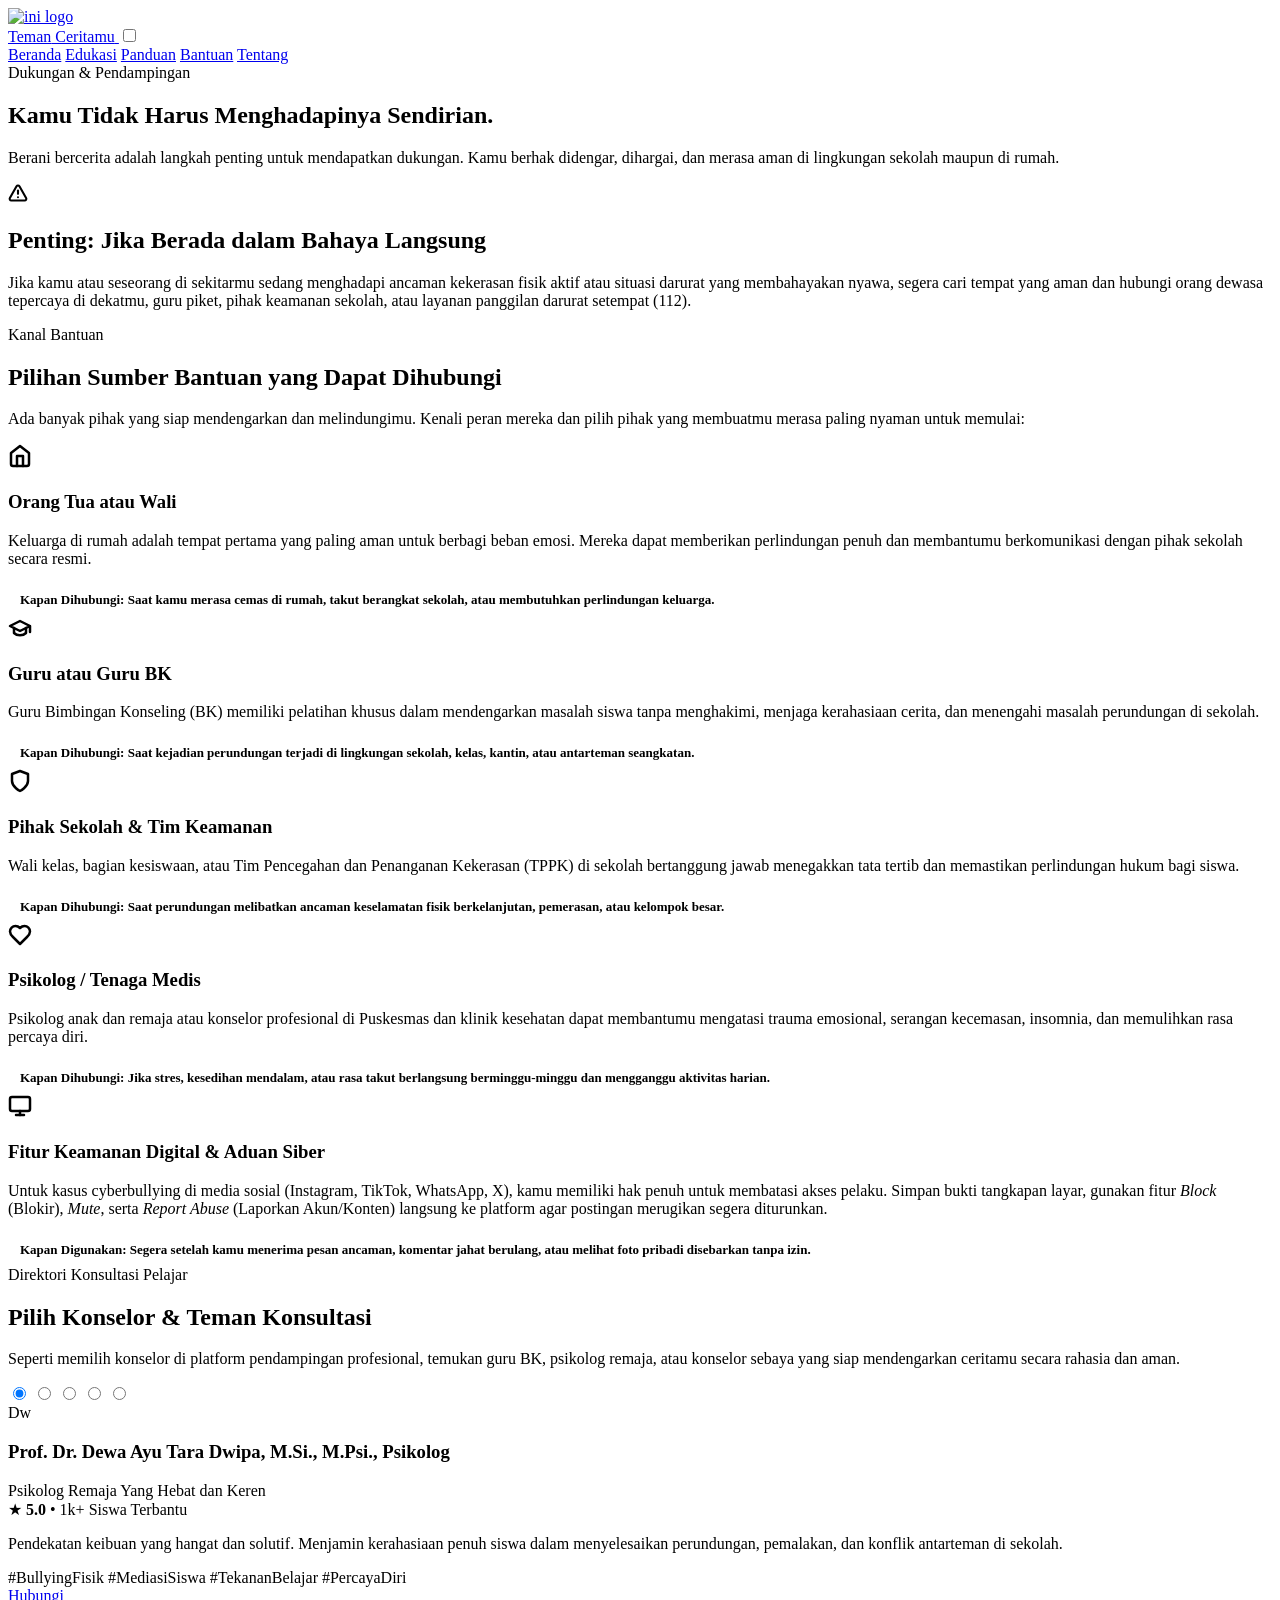
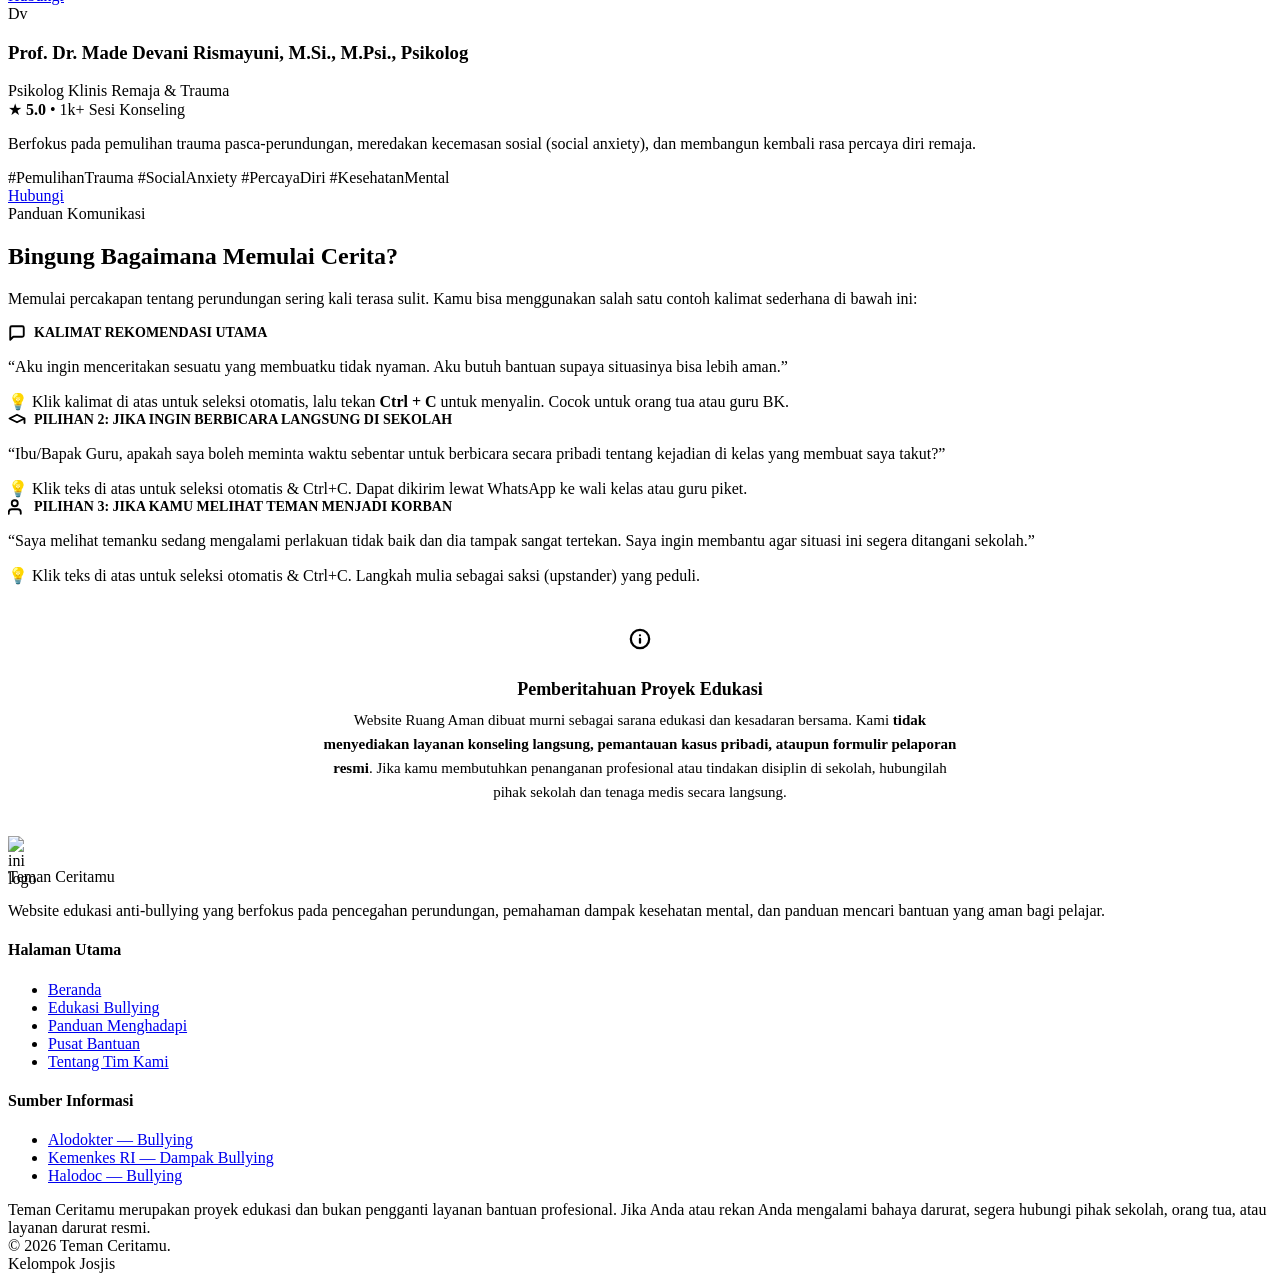
==== bantuan.html @ 31655ce1 "Add files via upload" ====
<!DOCTYPE html>
<html lang="id">
<head>
  <meta charset="UTF-8">
  <meta name="viewport" content="width=device-width, initial-scale=1.0">
  <meta name="description" content="Pusat Bantuan Ruang Aman — Panduan mencari pertolongan, contoh kalimat pembuka untuk bercerita, dan sumber dukungan tepercaya saat menghadapi situasi perundungan.">
  <title>Pusat Bantuan — Ruang Aman</title>
  
  <!-- Google Fonts: Plus Jakarta Sans -->
  <link rel="preconnect" href="https://fonts.googleapis.com">
  <link rel="preconnect" href="https://fonts.gstatic.com" crossorigin>
  <link href="https://fonts.googleapis.com/css2?family=Plus+Jakarta+Sans:wght@400;500;600;700;800&display=swap" rel="stylesheet">
  
  <!-- CSS Utama -->
  <link rel="stylesheet" href="css/style.css">
</head>
<body>

  <!-- ========================================================================
       1. NAVBAR
       ======================================================================== -->
  <header class="navbar">
    <div class="container navbar-container">
      <a href="index.html" class="brand-logo" aria-label="Beranda Ruang Aman">
        <div class="brand-icon-wrapper">
          <img src="images/logo1.jpg" alt="ini logo">
        </div>
        <span class="brand-name"> Teman<span> Ceritamu</span></span>
      </a>

      <!-- Checkbox Toggle Hack untuk Mobile Menu (Pure CSS) -->
      <input type="checkbox" id="navToggleCheckbox" class="nav-toggle-checkbox">
      <label for="navToggleCheckbox" class="nav-toggle" aria-label="Buka navigasi menu">
        <div class="hamburger-line"></div>
      </label>

      <nav class="nav-menu" id="navMenu">
        <a href="index.html" class="nav-link">Beranda</a>
        <a href="edukasi.html" class="nav-link">Edukasi</a>
        <a href="panduan.html" class="nav-link">Panduan</a>
        <a href="bantuan.html" class="nav-link active">Bantuan</a>
        <a href="tentang.html" class="nav-link">Tentang</a>
      </nav>
    </div>
  </header>

  <!-- ========================================================================
       2. PAGE HERO BANNER
       ======================================================================== -->
  <main>
    <section class="page-hero" style="background: linear-gradient(180deg, var(--mint-50) 0%, var(--bg-body) 100%);">
      <div class="container">
        <span class="badge badge-mint">Dukungan & Pendampingan</span>
        <h1 class="page-hero-title">Kamu Tidak Harus Menghadapinya Sendirian.</h1>
        <p class="page-hero-subtitle">
          Berani bercerita adalah langkah penting untuk mendapatkan dukungan. Kamu berhak didengar, dihargai, dan merasa aman di lingkungan sekolah maupun di rumah.
        </p>
      </div>
    </section>

    <!-- ========================================================================
         3. PERINGATAN KESELAMATAN (SAFETY ALERT BANNER)
         ======================================================================== -->
    <section class="section-sm bg-white" style="padding-bottom: 0;">
      <div class="container container-narrow">
        <div class="alert-box reveal">
          <div class="alert-icon">
            <svg width="20" height="20" viewBox="0 0 24 24" fill="none" stroke="currentColor" stroke-width="2.5" stroke-linecap="round" stroke-linejoin="round">
              <path d="m21.73 18-8-14a2 2 0 0 0-3.48 0l-8 14A2 2 0 0 0 4 21h16a2 2 0 0 0 1.73-3Z"></path>
              <line x1="12" y1="9" x2="12" y2="13"></line>
              <line x1="12" y1="17" x2="12.01" y2="17"></line>
            </svg>
          </div>
          <div>
            <h2 class="alert-title">Penting: Jika Berada dalam Bahaya Langsung</h2>
            <p class="alert-desc">
              Jika kamu atau seseorang di sekitarmu sedang menghadapi ancaman kekerasan fisik aktif atau situasi darurat yang membahayakan nyawa, segera cari tempat yang aman dan hubungi orang dewasa tepercaya di dekatmu, guru piket, pihak keamanan sekolah, atau layanan panggilan darurat setempat (112).
            </p>
          </div>
        </div>
      </div>
    </section>

    <!-- ========================================================================
         4. BAGIAN A: PILIHAN SUMBER BANTUAN (5 KARTU)
         ======================================================================== -->
    <section class="section bg-white">
      <div class="container">
        <div class="section-header text-center reveal">
          <span class="badge badge-primary">Kanal Bantuan</span>
          <h2 class="section-title">Pilihan Sumber Bantuan yang Dapat Dihubungi</h2>
          <p class="section-subtitle">
            Ada banyak pihak yang siap mendengarkan dan melindungimu. Kenali peran mereka dan pilih pihak yang membuatmu merasa paling nyaman untuk memulai:
          </p>
        </div>

        <div class="grid-3">
          <!-- Sumber 1: Orang Tua atau Wali -->
          <div class="card card-hover reveal" style="border-top: 4px solid var(--primary-600);">
            <div class="icon-box icon-box-blue">
              <svg width="24" height="24" viewBox="0 0 24 24" fill="none" stroke="currentColor" stroke-width="2.5" stroke-linecap="round" stroke-linejoin="round">
                <path d="m3 9 9-7 9 7v11a2 2 0 0 1-2 2H5a2 2 0 0 1-2-2z"></path>
                <polyline points="9 22 9 12 15 12 15 22"></polyline>
              </svg>
            </div>
            <h3 class="card-title">Orang Tua atau Wali</h3>
            <p class="card-desc">
              Keluarga di rumah adalah tempat pertama yang paling aman untuk berbagi beban emosi. Mereka dapat memberikan perlindungan penuh dan membantumu berkomunikasi dengan pihak sekolah secara resmi.
            </p>
            <div style="font-size: 0.8125rem; font-weight: 700; color: var(--primary-700); background-color: var(--primary-50); padding: 8px 12px; border-radius: var(--radius-md);">
              Kapan Dihubungi: Saat kamu merasa cemas di rumah, takut berangkat sekolah, atau membutuhkan perlindungan keluarga.
            </div>
          </div>

          <!-- Sumber 2: Guru atau Guru BK -->
          <div class="card card-hover reveal delay-100" style="border-top: 4px solid var(--mint-500);">
            <div class="icon-box icon-box-mint">
              <svg width="24" height="24" viewBox="0 0 24 24" fill="none" stroke="currentColor" stroke-width="2.5" stroke-linecap="round" stroke-linejoin="round">
                <path d="M22 10v6M2 10l10-5 10 5-10 5z"></path>
                <path d="M6 12v5c3 3 9 3 12 0v-5"></path>
              </svg>
            </div>
            <h3 class="card-title">Guru atau Guru BK</h3>
            <p class="card-desc">
              Guru Bimbingan Konseling (BK) memiliki pelatihan khusus dalam mendengarkan masalah siswa tanpa menghakimi, menjaga kerahasiaan cerita, dan menengahi masalah perundungan di sekolah.
            </p>
            <div style="font-size: 0.8125rem; font-weight: 700; color: var(--mint-700); background-color: var(--mint-50); padding: 8px 12px; border-radius: var(--radius-md);">
              Kapan Dihubungi: Saat kejadian perundungan terjadi di lingkungan sekolah, kelas, kantin, atau antarteman seangkatan.
            </div>
          </div>

          <!-- Sumber 3: Pihak Sekolah / Kepala Sekolah -->
          <div class="card card-hover reveal delay-200" style="border-top: 4px solid var(--lavender-600);">
            <div class="icon-box icon-box-lavender">
              <svg width="24" height="24" viewBox="0 0 24 24" fill="none" stroke="currentColor" stroke-width="2.5" stroke-linecap="round" stroke-linejoin="round">
                <path d="M12 22s8-4 8-10V5l-8-3-8 3v7c0 6 8 10 8 10z"/>
              </svg>
            </div>
            <h3 class="card-title">Pihak Sekolah & Tim Keamanan</h3>
            <p class="card-desc">
              Wali kelas, bagian kesiswaan, atau Tim Pencegahan dan Penanganan Kekerasan (TPPK) di sekolah bertanggung jawab menegakkan tata tertib dan memastikan perlindungan hukum bagi siswa.
            </p>
            <div style="font-size: 0.8125rem; font-weight: 700; color: var(--lavender-600); background-color: var(--lavender-50); padding: 8px 12px; border-radius: var(--radius-md);">
              Kapan Dihubungi: Saat perundungan melibatkan ancaman keselamatan fisik berkelanjutan, pemerasan, atau kelompok besar.
            </div>
          </div>

          <!-- Sumber 4: Psikolog atau Tenaga Profesional -->
          <div class="card card-hover reveal" style="border-top: 4px solid var(--amber-500);">
            <div class="icon-box icon-box-amber">
              <svg width="24" height="24" viewBox="0 0 24 24" fill="none" stroke="currentColor" stroke-width="2.5" stroke-linecap="round" stroke-linejoin="round">
                <path d="M19 14c1.49-1.46 3-3.21 3-5.5A5.5 5.5 0 0 0 16.5 3c-1.76 0-3 .5-4.5 2-1.5-1.5-2.74-2-4.5-2A5.5 5.5 0 0 0 2 8.5c0 2.3 1.5 4.05 3 5.5l7 7Z"></path>
              </svg>
            </div>
            <h3 class="card-title">Psikolog / Tenaga Medis</h3>
            <p class="card-desc">
              Psikolog anak dan remaja atau konselor profesional di Puskesmas dan klinik kesehatan dapat membantumu mengatasi trauma emosional, serangan kecemasan, insomnia, dan memulihkan rasa percaya diri.
            </p>
            <div style="font-size: 0.8125rem; font-weight: 700; color: var(--amber-700); background-color: var(--amber-50); padding: 8px 12px; border-radius: var(--radius-md);">
              Kapan Dihubungi: Jika stres, kesedihan mendalam, atau rasa takut berlangsung berminggu-minggu dan mengganggu aktivitas harian.
            </div>
          </div>

          <!-- Sumber 5: Fitur Platform Digital (Cyberbullying) -->
          <div class="card card-hover reveal delay-100" style="border-top: 4px solid var(--primary-400); grid-column: span 2;">
            <div class="icon-box icon-box-blue">
              <svg width="24" height="24" viewBox="0 0 24 24" fill="none" stroke="currentColor" stroke-width="2.5" stroke-linecap="round" stroke-linejoin="round">
                <rect x="2" y="3" width="20" height="14" rx="2" ry="2"></rect>
                <line x1="8" y1="21" x2="16" y2="21"></line>
                <line x1="12" y1="17" x2="12" y2="21"></line>
              </svg>
            </div>
            <h3 class="card-title">Fitur Keamanan Digital & Aduan Siber</h3>
            <p class="card-desc">
              Untuk kasus cyberbullying di media sosial (Instagram, TikTok, WhatsApp, X), kamu memiliki hak penuh untuk membatasi akses pelaku. Simpan bukti tangkapan layar, gunakan fitur <em>Block</em> (Blokir), <em>Mute</em>, serta <em>Report Abuse</em> (Laporkan Akun/Konten) langsung ke platform agar postingan merugikan segera diturunkan.
            </p>
            <div style="font-size: 0.8125rem; font-weight: 700; color: var(--primary-700); background-color: var(--primary-50); padding: 8px 12px; border-radius: var(--radius-md);">
              Kapan Digunakan: Segera setelah kamu menerima pesan ancaman, komentar jahat berulang, atau melihat foto pribadi disebarkan tanpa izin.
            </div>
          </div>
        </div>
      </div>
    </section>

    <!-- ========================================================================
         BAGIAN: PILIH KONSELOR PENDAMPING (SELFCARE.ID STYLE)
         ======================================================================== -->
    <section class="section bg-light-blue" id="pilihKonselor">
      <div class="container">
        <div class="section-header text-center reveal">
          <span class="badge badge-primary">Direktori Konsultasi Pelajar</span>
          <h2 class="section-title">Pilih Konselor & Teman Konsultasi</h2>
          <p class="section-subtitle">
            Seperti memilih konselor di platform pendampingan profesional, temukan guru BK, psikolog remaja, atau konselor sebaya yang siap mendengarkan ceritamu secara rahasia dan aman.
          </p>
        </div>

        <!-- Pure CSS Radio Hack untuk Filter Kategori Konselor (Tanpa JS) -->
        <input type="radio" name="catFilter" id="catAll" class="css-filter-radio" checked>
        <input type="radio" name="catFilter" id="catBk" class="css-filter-radio">
        <input type="radio" name="catFilter" id="catPsikolog" class="css-filter-radio">
        <input type="radio" name="catFilter" id="catSebaya" class="css-filter-radio">
        <input type="radio" name="catFilter" id="catCyber" class="css-filter-radio">


        <!-- Grid 6 Kartu Konselor -->
        <div class="therapist-grid">
          <!-- Konselor 1: Guru BK -->
          <div class="therapist-card card-cat-bk reveal">
            <div class="therapist-header">
              <div class="therapist-avatar-wrap">
                <div class="therapist-avatar-fallback">Dw</div>
                <span class="therapist-status-dot" title="Tersedia di Ruang BK"></span>
              </div>
              <div class="therapist-header-info">
                <h3 class="therapist-name">Prof. Dr. Dewa Ayu Tara Dwipa, M.Si., M.Psi., Psikolog</h3>
                <span class="therapist-badge-role mint">Psikolog Remaja Yang Hebat dan Keren</span>
                <div class="therapist-rating-row">
                  <span class="star-icon">★</span>
                  <strong>5.0</strong>
                  <span>• 1k+ Siswa Terbantu</span>
                </div>
              </div>
            </div>
            <p class="therapist-bio">
              Pendekatan keibuan yang hangat dan solutif. Menjamin kerahasiaan penuh siswa dalam menyelesaikan perundungan, pemalakan, dan konflik antarteman di sekolah.
            </p>
            <div class="therapist-tags">
              <span class="therapist-tag">#BullyingFisik</span>
              <span class="therapist-tag">#MediasiSiswa</span>
              <span class="therapist-tag">#TekananBelajar</span>
              <span class="therapist-tag">#PercayaDiri</span>
            </div>
            <div class="therapist-footer">

              <a href="https://wa.me/6281239896370" target="_blank" class="therapist-btn-book">
                Hubungi
              </a>
            </div>
          </div>

          <!-- Konselor 2: Psikolog -->
          <div class="therapist-card card-cat-psikolog reveal delay-100">
            <div class="therapist-header">
              <div class="therapist-avatar-wrap">
                <div class="therapist-avatar-fallback">Dv</div>
                <span class="therapist-status-dot" title="Tersedia untuk Sesi Daring"></span>
              </div>
              <div class="therapist-header-info">
                <h3 class="therapist-name">Prof. Dr. Made Devani Rismayuni, M.Si., M.Psi., Psikolog</h3>
                <span class="therapist-badge-role">Psikolog Klinis Remaja & Trauma</span>
                <div class="therapist-rating-row">
                  <span class="star-icon">★</span>
                  <strong>5.0</strong>
                  <span>• 1k+ Sesi Konseling</span>
                </div>
              </div>
            </div>
            <p class="therapist-bio">
              Berfokus pada pemulihan trauma pasca-perundungan, meredakan kecemasan sosial (social anxiety), dan membangun kembali rasa percaya diri remaja.
            </p>
            <div class="therapist-tags">
              <span class="therapist-tag">#PemulihanTrauma</span>
              <span class="therapist-tag">#SocialAnxiety</span>
              <span class="therapist-tag">#PercayaDiri</span>
              <span class="therapist-tag">#KesehatanMental</span>
            </div>
            <div class="therapist-footer">
              </div>
              <a href="https://wa.me/6281931672095" target="_blank" class="therapist-btn-book">
                Hubungi
              </a>
            </div>
          </div>
    </section>

    <!-- ========================================================================
         5. BAGIAN B: MULAI BERCERITA & FITUR SALIN KALIMAT
         ======================================================================== -->
    <section class="section bg-light-mint">
      <div class="container container-narrow">
        <div class="section-header text-center reveal">
          <span class="badge badge-mint">Panduan Komunikasi</span>
          <h2 class="section-title">Bingung Bagaimana Memulai Cerita?</h2>
          <p class="section-subtitle">
            Memulai percakapan tentang perundungan sering kali terasa sulit. Kamu bisa menggunakan salah satu contoh kalimat sederhana di bawah ini:
          </p>
        </div>

        <!-- Kartu Utama Contoh Kalimat -->
        <div class="speech-bubble-card reveal">
          <div style="display: flex; align-items: center; gap: 8px; margin-bottom: 12px; color: var(--primary-700); font-size: 0.875rem; font-weight: 700; text-transform: uppercase;">
            <svg width="18" height="18" viewBox="0 0 24 24" fill="none" stroke="currentColor" stroke-width="2.5" stroke-linecap="round" stroke-linejoin="round">
              <path d="M21 15a2 2 0 0 1-2 2H7l-4 4V5a2 2 0 0 1 2-2h14a2 2 0 0 1 2 2z"></path>
            </svg>
            Kalimat Rekomendasi Utama
          </div>
          <p class="speech-text" id="quoteUtama" title="Klik untuk menyeleksi seluruh teks">
            “Aku ingin menceritakan sesuatu yang membuatku tidak nyaman. Aku butuh bantuan supaya situasinya bisa lebih aman.”
          </p>
          <div class="copy-wrapper">
            <span class="copy-note">💡 Klik kalimat di atas untuk seleksi otomatis, lalu tekan <strong>Ctrl + C</strong> untuk menyalin. Cocok untuk orang tua atau guru BK.</span>
          </div>
        </div>

        <!-- Contoh Kalimat Alternatif 1: Untuk Melapor ke Guru BK -->
        <div class="speech-bubble-card reveal delay-100" style="background: #ffffff;">
          <div style="display: flex; align-items: center; gap: 8px; margin-bottom: 12px; color: var(--mint-700); font-size: 0.875rem; font-weight: 700; text-transform: uppercase;">
            <svg width="18" height="18" viewBox="0 0 24 24" fill="none" stroke="currentColor" stroke-width="2.5" stroke-linecap="round" stroke-linejoin="round">
              <path d="M22 10v6M2 10l10-5 10 5-10 5z"></path>
            </svg>
            Pilihan 2: Jika Ingin Berbicara Langsung di Sekolah
          </div>
          <p class="speech-text" id="quoteSekolah" title="Klik untuk menyeleksi seluruh teks">
            “Ibu/Bapak Guru, apakah saya boleh meminta waktu sebentar untuk berbicara secara pribadi tentang kejadian di kelas yang membuat saya takut?”
          </p>
          <div class="copy-wrapper">
            <span class="copy-note">💡 Klik teks di atas untuk seleksi otomatis & Ctrl+C. Dapat dikirim lewat WhatsApp ke wali kelas atau guru piket.</span>
          </div>
        </div>

        <!-- Contoh Kalimat Alternatif 2: Jika Mewakili Teman (Saksi) -->
        <div class="speech-bubble-card reveal delay-200" style="background: #ffffff;">
          <div style="display: flex; align-items: center; gap: 8px; margin-bottom: 12px; color: var(--lavender-600); font-size: 0.875rem; font-weight: 700; text-transform: uppercase;">
            <svg width="18" height="18" viewBox="0 0 24 24" fill="none" stroke="currentColor" stroke-width="2.5" stroke-linecap="round" stroke-linejoin="round">
              <path d="M17 21v-2a4 4 0 0 0-4-4H5a4 4 0 0 0-4 4v2"></path>
              <circle cx="9" cy="7" r="4"></circle>
            </svg>
            Pilihan 3: Jika Kamu Melihat Teman Menjadi Korban
          </div>
          <p class="speech-text" id="quoteSaksi" title="Klik untuk menyeleksi seluruh teks">
            “Saya melihat temanku sedang mengalami perlakuan tidak baik dan dia tampak sangat tertekan. Saya ingin membantu agar situasi ini segera ditangani sekolah.”
          </p>
          <div class="copy-wrapper">
            <span class="copy-note">💡 Klik teks di atas untuk seleksi otomatis & Ctrl+C. Langkah mulia sebagai saksi (upstander) yang peduli.</span>
          </div>
        </div>
      </div>
    </section>


    <!-- ========================================================================
         7. PENEGASAN EDUKASI & BATASAN LAYANAN
         ======================================================================== -->
    <section class="section-sm bg-light-blue">
      <div class="container container-narrow">
        <div style="background-color: #ffffff; border: 1px solid var(--border-light); border-radius: var(--radius-xl); padding: 32px; text-align: center;" class="reveal">
          <div style="width: 44px; height: 44px; border-radius: 50%; background-color: var(--primary-100); color: var(--primary-600); display: flex; align-items: center; justify-content: center; margin: 0 auto 16px auto;">
            <svg width="22" height="22" viewBox="0 0 24 24" fill="none" stroke="currentColor" stroke-width="2.5" stroke-linecap="round" stroke-linejoin="round">
              <circle cx="12" cy="12" r="10"></circle>
              <line x1="12" y1="16" x2="12" y2="12"></line>
              <line x1="12" y1="8" x2="12.01" y2="8"></line>
            </svg>
          </div>
          <h3 style="font-size: 1.125rem; font-weight: 700; color: var(--text-main); margin-bottom: 8px;">Pemberitahuan Proyek Edukasi</h3>
          <p style="font-size: 0.9375rem; color: var(--text-muted); line-height: 1.6; max-width: 640px; margin: 0 auto;">
            Website Ruang Aman dibuat murni sebagai sarana edukasi dan kesadaran bersama. Kami <strong>tidak menyediakan layanan konseling langsung, pemantauan kasus pribadi, ataupun formulir pelaporan resmi</strong>. Jika kamu membutuhkan penanganan profesional atau tindakan disiplin di sekolah, hubungilah pihak sekolah dan tenaga medis secara langsung.
          </p>
        </div>
      </div>
    </section>
  </main>

  <!-- ========================================================================
       8. FOOTER
       ======================================================================== -->
  <footer class="footer">
    <div class="container">
      <div class="footer-grid">
        <div>
          <div class="footer-brand-title">
            <div style="width: 32px; height: 32px;">
                        <img src="images/logo1.jpg" alt="ini logo">
              </svg>
            </div>
            <span>Teman Ceritamu</span>
          </div>
          <p class="footer-brand-desc">
            Website edukasi anti-bullying yang berfokus pada pencegahan perundungan, pemahaman dampak kesehatan mental, dan panduan mencari bantuan yang aman bagi pelajar.
          </p>
        </div>

        <div>
          <h4 class="footer-column-title">Halaman Utama</h4>
          <ul class="footer-links">
            <li><a href="index.html" class="footer-link">Beranda</a></li>
            <li><a href="edukasi.html" class="footer-link">Edukasi Bullying</a></li>
            <li><a href="panduan.html" class="footer-link">Panduan Menghadapi</a></li>
            <li><a href="bantuan.html" class="footer-link">Pusat Bantuan</a></li>
            <li><a href="tentang.html" class="footer-link">Tentang Tim Kami</a></li>
          </ul>
        </div>

        <div>
          <h4 class="footer-column-title">Sumber Informasi</h4>
          <ul class="footer-links">
            <li>
              <a href="https://www.alodokter.com/bullying" target="_blank" rel="noopener noreferrer" class="footer-link">
                Alodokter — Bullying
              </a>
            </li>
            <li>
              <a href="https://keslan.kemkes.go.id/view_artikel/3704/dampak-perilaku-bullying-di-sekolah-terhadap-kesehatan-mental-anak" target="_blank" rel="noopener noreferrer" class="footer-link">
                Kemenkes RI — Dampak Bullying
              </a>
            </li>
            <li>
              <a href="https://www.halodoc.com/kesehatan/bullying" target="_blank" rel="noopener noreferrer" class="footer-link">
                Halodoc — Bullying
              </a>
            </li>
          </ul>
        </div>
      </div>

      <div class="footer-disclaimer">
        Teman Ceritamu merupakan proyek edukasi dan bukan pengganti layanan bantuan profesional. Jika Anda atau rekan Anda mengalami bahaya darurat, segera hubungi pihak sekolah, orang tua, atau layanan darurat resmi.
      </div>

      <div class="footer-bottom">
        <div>&copy; 2026 Teman Ceritamu.</div>
        <div>Kelompok Josjis</div>
      </div>
    </div>
  </footer>

</div>
</body>
</html>
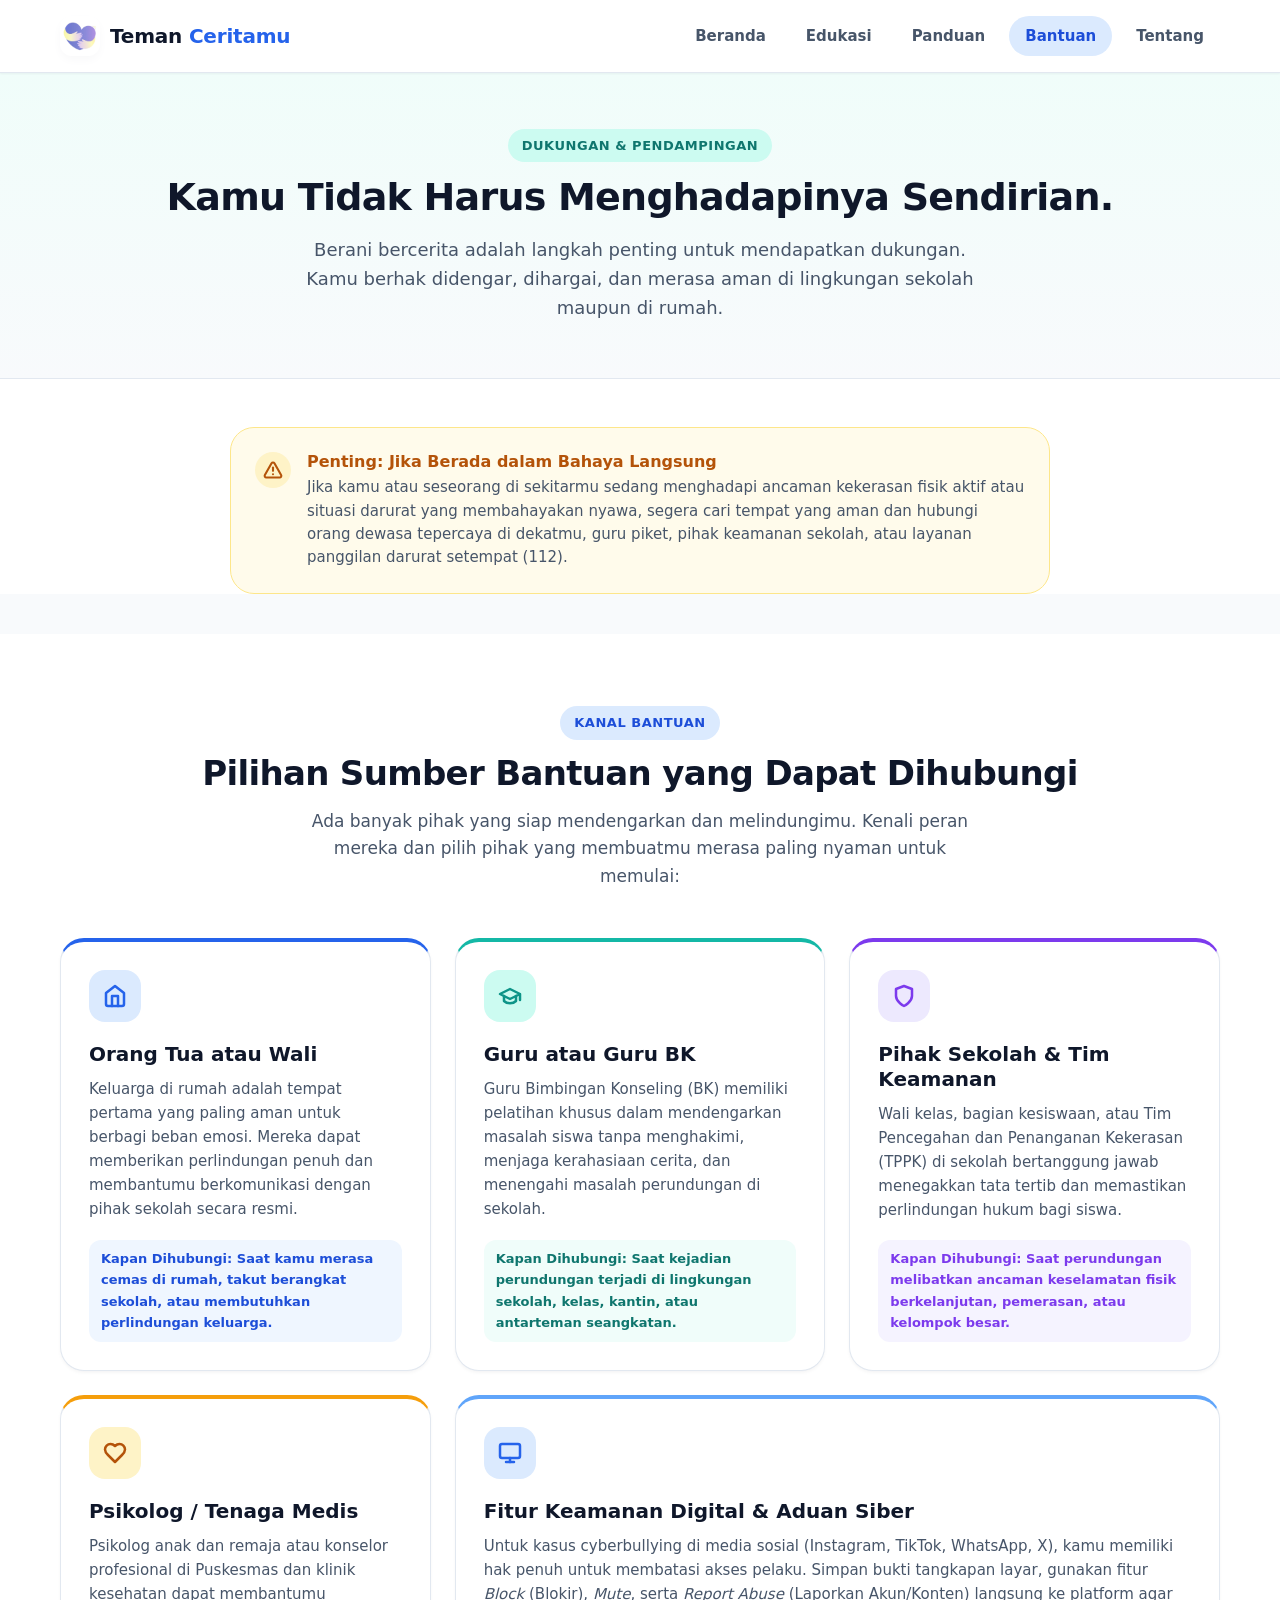
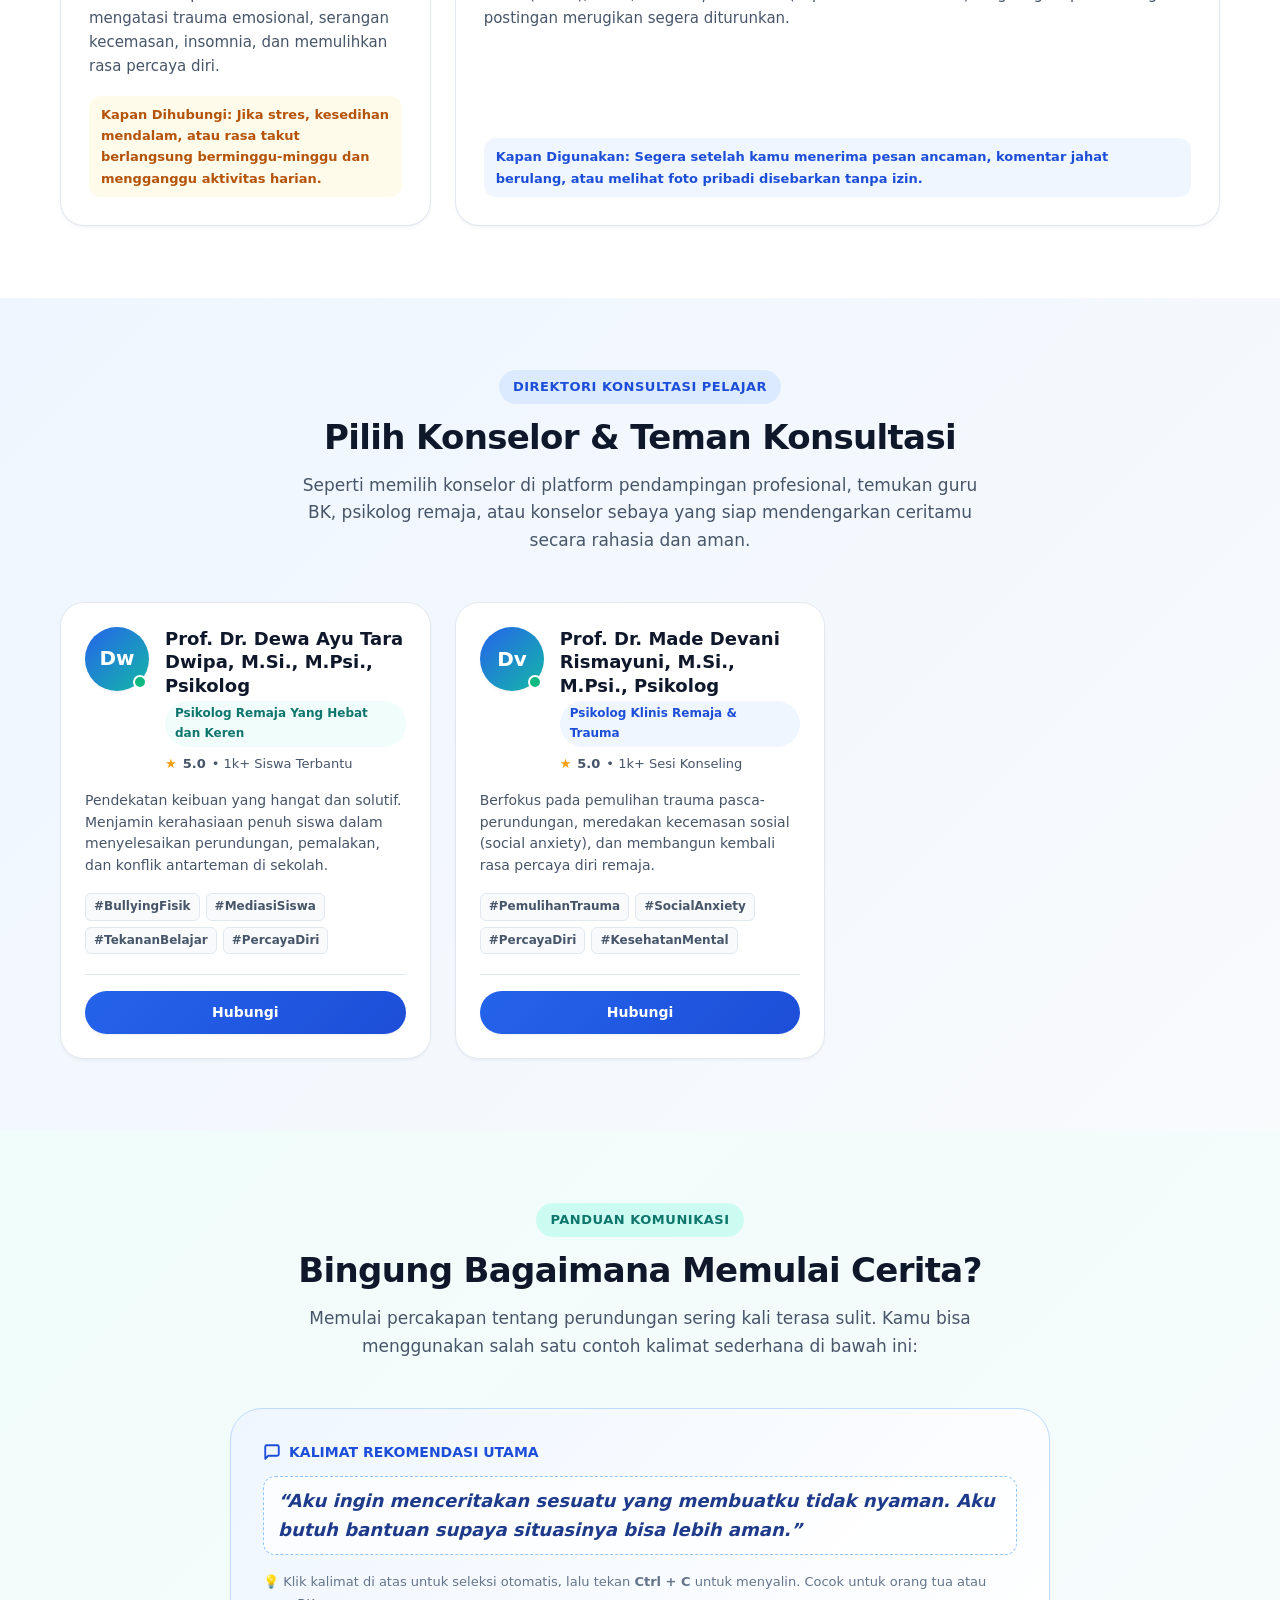
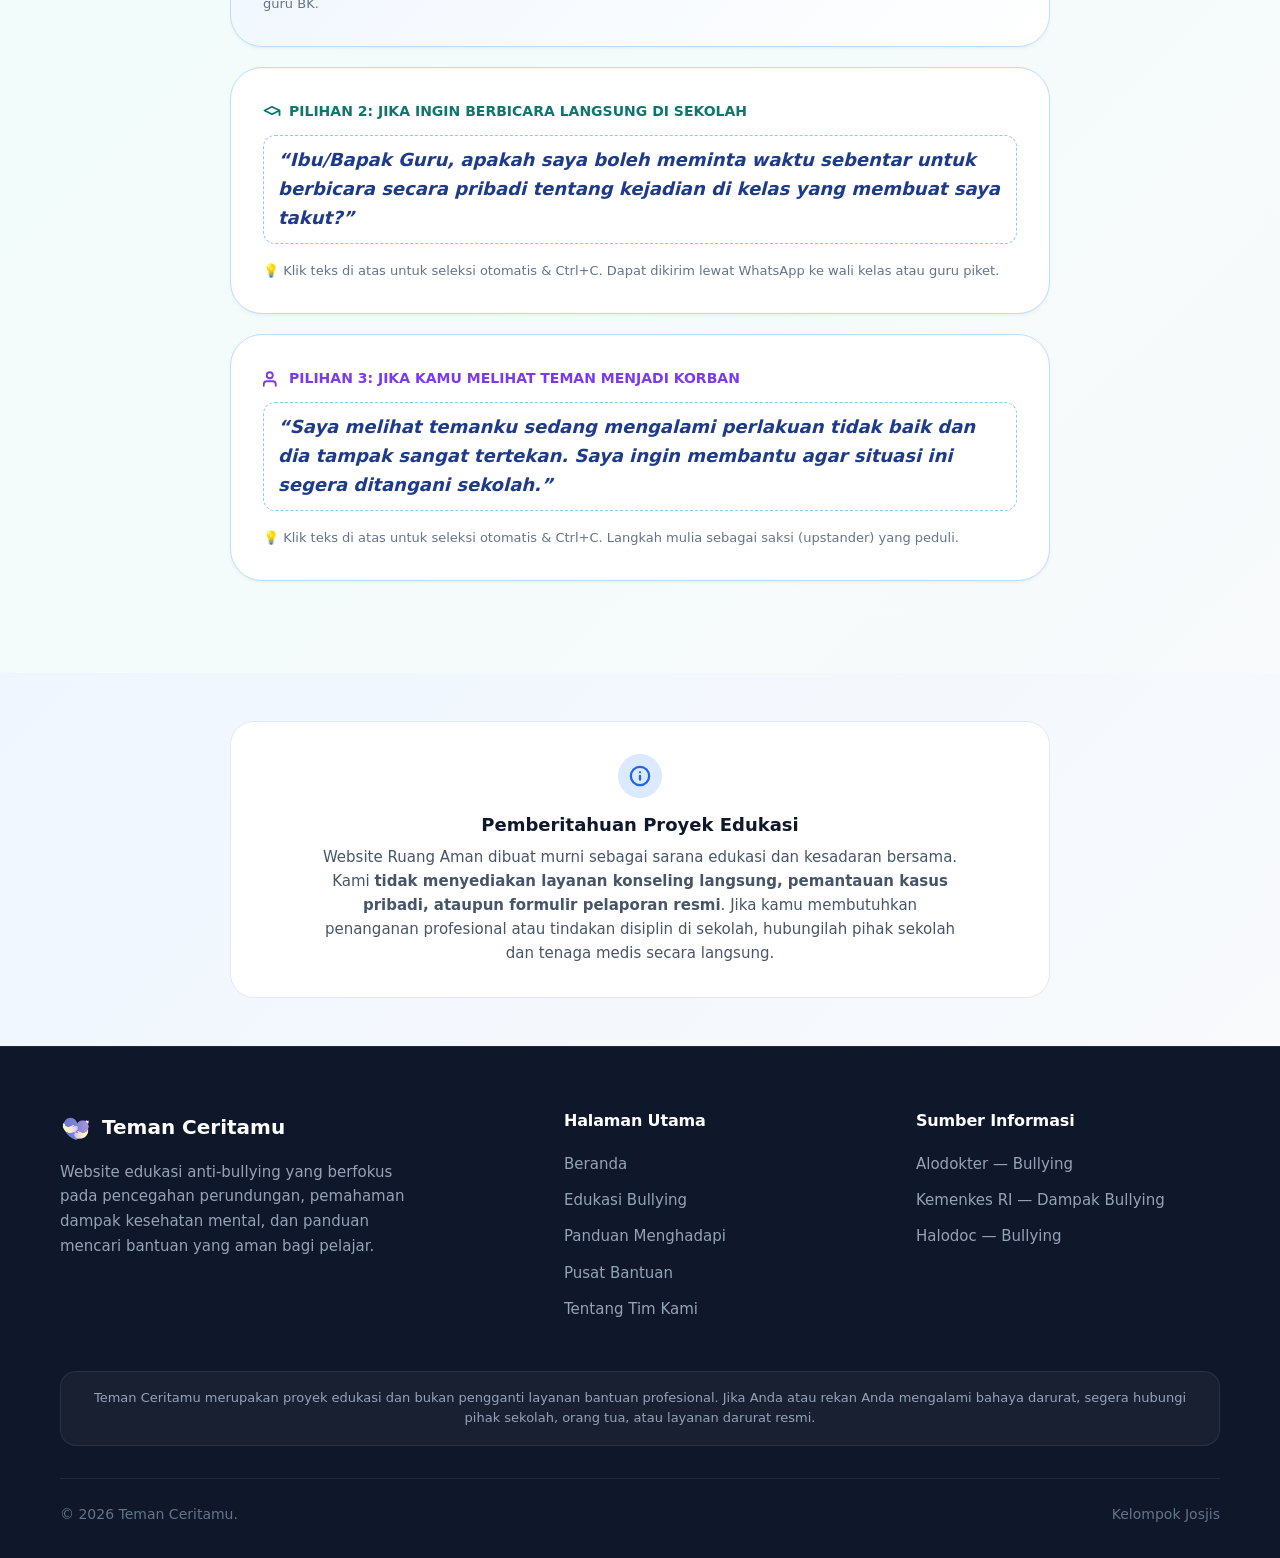
==== commit 5debc78d: "new" ====
--- a/bantuan.html
+++ b/bantuan.html
@@ -28,7 +28,7 @@
         <span class="brand-name"> Teman<span> Ceritamu</span></span>
       </a>
 
-      <!-- Checkbox Toggle Hack untuk Mobile Menu (Pure CSS) -->
+      <!-- Checkbox Toggle Hack untuk Mobile Menu -->
       <input type="checkbox" id="navToggleCheckbox" class="nav-toggle-checkbox">
       <label for="navToggleCheckbox" class="nav-toggle" aria-label="Buka navigasi menu">
         <div class="hamburger-line"></div>
@@ -195,22 +195,15 @@
           </p>
         </div>
 
-        <!-- Pure CSS Radio Hack untuk Filter Kategori Konselor (Tanpa JS) -->
-        <input type="radio" name="catFilter" id="catAll" class="css-filter-radio" checked>
-        <input type="radio" name="catFilter" id="catBk" class="css-filter-radio">
-        <input type="radio" name="catFilter" id="catPsikolog" class="css-filter-radio">
-        <input type="radio" name="catFilter" id="catSebaya" class="css-filter-radio">
-        <input type="radio" name="catFilter" id="catCyber" class="css-filter-radio">
-
 
         <!-- Grid 6 Kartu Konselor -->
         <div class="therapist-grid">
-          <!-- Konselor 1: Guru BK -->
+          <!-- Konselor 1: -->
           <div class="therapist-card card-cat-bk reveal">
             <div class="therapist-header">
               <div class="therapist-avatar-wrap">
                 <div class="therapist-avatar-fallback">Dw</div>
-                <span class="therapist-status-dot" title="Tersedia di Ruang BK"></span>
+                <span class="therapist-status-dot" title="Tersedia di Ruangan"></span>
               </div>
               <div class="therapist-header-info">
                 <h3 class="therapist-name">Prof. Dr. Dewa Ayu Tara Dwipa, M.Si., M.Psi., Psikolog</h3>
@@ -239,7 +232,7 @@
             </div>
           </div>
 
-          <!-- Konselor 2: Psikolog -->
+          <!-- Konselor 2: -->
           <div class="therapist-card card-cat-psikolog reveal delay-100">
             <div class="therapist-header">
               <div class="therapist-avatar-wrap">
--- a/css/style.css
+++ b/css/style.css
@@ -0,0 +1,2158 @@
+
+/* --------------------------------------------------------------------------
+   1. CSS VARIABLES (DESIGN SYSTEM TOKENS)
+   -------------------------------------------------------------------------- */
+:root {
+  /* Warna Utama (Soft & Vibrant Blue) */
+  --primary-50: #eff6ff;
+  --primary-100: #dbeafe;
+  --primary-200: #bfdbfe;
+  --primary-300: #93c5fd;
+  --primary-400: #60a5fa;
+  --primary-500: #3b82f6;
+  --primary-600: #2563eb;
+  --primary-700: #1d4ed8;
+  --primary-800: #1e40af;
+  --primary-900: #1e3a8a;
+
+  /* Warna Pendukung (Toska / Mint) */
+  --mint-50: #f0fdfa;
+  --mint-100: #ccfbf1;
+  --mint-200: #99f6e4;
+  --mint-300: #5eead4;
+  --mint-400: #2dd4bf;
+  --mint-500: #14b8a6;
+  --mint-600: #0d9488;
+  --mint-700: #0f766e;
+
+  /* Warna Aksen (Lavender & Kuning Lembut) */
+  --lavender-50: #f5f3ff;
+  --lavender-100: #ede9fe;
+  --lavender-200: #ddd6fe;
+  --lavender-400: #a78bfa;
+  --lavender-600: #7c3aed;
+
+  --amber-50: #fffbeb;
+  --amber-100: #fef3c7;
+  --amber-200: #fde68a;
+  --amber-500: #f59e0b;
+  --amber-700: #b45309;
+
+  --rose-50: #fff1f2;
+  --rose-100: #ffe4e6;
+  --rose-500: #f43f5e;
+  --rose-600: #e11d48;
+
+  /* Latar Belakang & Netral */
+  --bg-body: #f8fafc;
+  --bg-surface: #ffffff;
+  --bg-surface-alt: #f1f5f9;
+  --bg-footer: #0f172a;
+
+  /* Tipografi & Teks */
+  --text-main: #0f172a;
+  --text-muted: #475569;
+  --text-light: #64748b;
+  --text-lighter: #94a3b8;
+  --text-white: #ffffff;
+
+  /* Border & Garis */
+  --border-light: #e2e8f0;
+  --border-primary: #bfdbfe;
+
+  /* Shadow / Bayangan Halus Modern */
+  --shadow-xs: 0 1px 2px 0 rgba(15, 23, 42, 0.05);
+  --shadow-sm: 0 2px 4px -1px rgba(15, 23, 42, 0.06), 0 1px 2px -1px rgba(15, 23, 42, 0.04);
+  --shadow-md: 0 4px 6px -1px rgba(15, 23, 42, 0.08), 0 2px 4px -2px rgba(15, 23, 42, 0.04);
+  --shadow-lg: 0 10px 15px -3px rgba(15, 23, 42, 0.08), 0 4px 6px -4px rgba(15, 23, 42, 0.04);
+  --shadow-xl: 0 20px 25px -5px rgba(15, 23, 42, 0.1), 0 8px 10px -6px rgba(15, 23, 42, 0.05);
+  --shadow-primary: 0 10px 20px -3px rgba(37, 99, 235, 0.25);
+
+  /* Radius / Sudut Membulat */
+  --radius-sm: 8px;
+  --radius-md: 12px;
+  --radius-lg: 16px;
+  --radius-xl: 24px;
+  --radius-2xl: 32px;
+  --radius-full: 9999px;
+
+  /* Tipografi */
+  --font-family: 'Plus Jakarta Sans', system-ui, -apple-system, BlinkMacSystemFont, 'Segoe UI', Roboto, sans-serif;
+  --transition-fast: 0.2s cubic-bezier(0.4, 0, 0.2, 1);
+  --transition-normal: 0.3s cubic-bezier(0.4, 0, 0.2, 1);
+  --transition-slow: 0.5s cubic-bezier(0.4, 0, 0.2, 1);
+
+  /* Dimensi Container */
+  --container-max: 1200px;
+}
+
+/* --------------------------------------------------------------------------
+   2. RESET & DASAR
+   -------------------------------------------------------------------------- */
+*,
+*::before,
+*::after {
+  box-sizing: border-box;
+  margin: 0;
+  padding: 0;
+}
+
+html {
+  font-size: 16px;
+  scroll-behavior: smooth;
+  -webkit-text-size-adjust: 100%;
+}
+
+body {
+  font-family: var(--font-family);
+  background-color: var(--bg-body);
+  color: var(--text-main);
+  line-height: 1.65;
+  overflow-x: hidden;
+  display: flex;
+  flex-direction: column;
+  min-height: 100vh;
+}
+
+main {
+  flex: 1 0 auto;
+}
+
+img,
+svg {
+  display: block;
+  max-width: 100%;
+  height: auto;
+}
+
+a {
+  color: var(--primary-600);
+  text-decoration: none;
+  transition: color var(--transition-fast), transform var(--transition-fast);
+}
+
+a:hover {
+  color: var(--primary-700);
+}
+
+button {
+  font-family: inherit;
+  font-size: inherit;
+  border: none;
+  background: none;
+  cursor: pointer;
+}
+
+ul, ol {
+  list-style: none;
+}
+
+h1, h2, h3, h4, h5, h6 {
+  color: var(--text-main);
+  font-weight: 700;
+  line-height: 1.25;
+}
+
+/* --------------------------------------------------------------------------
+   3. LAYOUT & CONTAINER
+   -------------------------------------------------------------------------- */
+.container {
+  width: 100%;
+  max-width: var(--container-max);
+  margin-left: auto;
+  margin-right: auto;
+  padding-left: 20px;
+  padding-right: 20px;
+}
+
+.container-narrow {
+  max-width: 860px;
+}
+
+.section {
+  padding-top: 72px;
+  padding-bottom: 72px;
+}
+
+.section-sm {
+  padding-top: 48px;
+  padding-bottom: 48px;
+}
+
+.section-lg {
+  padding-top: 96px;
+  padding-bottom: 96px;
+}
+
+.bg-white {
+  background-color: var(--bg-surface);
+}
+
+.bg-body {
+  background-color: var(--bg-body);
+}
+
+.bg-light-blue {
+  background: linear-gradient(135deg, var(--primary-50) 0%, var(--bg-body) 100%);
+}
+
+.bg-light-mint {
+  background: linear-gradient(135deg, var(--mint-50) 0%, var(--bg-body) 100%);
+}
+
+.bg-gradient-soft {
+  background: linear-gradient(135deg, #f0f7ff 0%, #f0fdf9 50%, #faf5ff 100%);
+}
+
+/* --------------------------------------------------------------------------
+   4. TIPOGRAFI & SECTION HEADER
+   -------------------------------------------------------------------------- */
+.section-header {
+  margin-bottom: 48px;
+}
+
+.section-header.text-center {
+  text-align: center;
+}
+
+.badge {
+  display: inline-flex;
+  align-items: center;
+  gap: 6px;
+  padding: 6px 14px;
+  border-radius: var(--radius-full);
+  font-size: 0.8125rem;
+  font-weight: 700;
+  letter-spacing: 0.04em;
+  text-transform: uppercase;
+  margin-bottom: 12px;
+}
+
+.badge-primary {
+  background-color: var(--primary-100);
+  color: var(--primary-700);
+}
+
+.badge-mint {
+  background-color: var(--mint-100);
+  color: var(--mint-700);
+}
+
+.badge-lavender {
+  background-color: var(--lavender-100);
+  color: var(--lavender-600);
+}
+
+.badge-amber {
+  background-color: var(--amber-100);
+  color: var(--amber-700);
+}
+
+.section-title {
+  font-size: 2.125rem;
+  font-weight: 800;
+  letter-spacing: -0.02em;
+  color: var(--text-main);
+  margin-bottom: 14px;
+}
+
+.section-subtitle {
+  font-size: 1.0625rem;
+  color: var(--text-muted);
+  max-width: 680px;
+  line-height: 1.6;
+}
+
+.section-header.text-center .section-subtitle {
+  margin-left: auto;
+  margin-right: auto;
+}
+
+.text-gradient {
+  background: linear-gradient(135deg, var(--primary-600) 0%, var(--mint-600) 100%);
+  -webkit-background-clip: text;
+  -webkit-text-fill-color: transparent;
+  background-clip: text;
+}
+
+/* --------------------------------------------------------------------------
+   5. NAVBAR & NAVIGASI (PURE CSS HAMBURGER HACK)
+   -------------------------------------------------------------------------- */
+.navbar {
+  position: sticky;
+  top: 0;
+  z-index: 100;
+  background-color: rgba(255, 255, 255, 0.94);
+  backdrop-filter: blur(12px);
+  -webkit-backdrop-filter: blur(12px);
+  border-bottom: 1px solid var(--border-light);
+  box-shadow: var(--shadow-xs);
+  transition: all var(--transition-fast);
+}
+
+.navbar-container {
+  display: flex;
+  align-items: center;
+  justify-content: space-between;
+  height: 72px;
+  position: relative;
+}
+
+/* Logo */
+.brand-logo {
+  display: flex;
+  align-items: center;
+  gap: 10px;
+  font-size: 1.25rem;
+  font-weight: 800;
+  color: var(--primary-900);
+  letter-spacing: -0.01em;
+}
+
+.brand-icon-wrapper {
+  width: 40px;
+  height: 40px;
+  border-radius: var(--radius-md);
+  display: flex;
+  align-items: center;
+  justify-content: center;
+  color: #ffffff;
+  box-shadow: 0 4px 10px rgb(249, 249, 250);
+  transition: transform var(--transition-fast);
+}
+
+.brand-logo:hover .brand-icon-wrapper {
+  transform: scale(1.05);
+}
+
+.brand-name {
+  color: var(--text-main);
+}
+
+.brand-name span {
+  color: var(--primary-600);
+}
+
+/* Checkbox Toggle Hack untuk Mobile */
+.nav-toggle-checkbox {
+  position: absolute;
+  opacity: 0;
+  pointer-events: none;
+}
+
+.nav-toggle {
+  display: none;
+  width: 44px;
+  height: 44px;
+  border-radius: var(--radius-md);
+  align-items: center;
+  justify-content: center;
+  color: var(--text-main);
+  background-color: transparent;
+  cursor: pointer;
+  transition: background-color var(--transition-fast);
+  user-select: none;
+}
+
+.nav-toggle:hover {
+  background-color: var(--primary-50);
+  color: var(--primary-600);
+}
+
+.hamburger-line {
+  width: 22px;
+  height: 2.2px;
+  background-color: currentColor;
+  border-radius: 2px;
+  transition: all 0.25s ease;
+  position: relative;
+}
+
+.hamburger-line::before,
+.hamburger-line::after {
+  content: '';
+  position: absolute;
+  width: 22px;
+  height: 2.2px;
+  background-color: currentColor;
+  border-radius: 2px;
+  left: 0;
+  transition: all 0.25s ease;
+}
+
+.hamburger-line::before {
+  top: -7px;
+}
+
+.hamburger-line::after {
+  top: 7px;
+}
+
+/* Menu Navigasi Desktop */
+.nav-menu {
+  display: flex;
+  align-items: center;
+  gap: 8px;
+}
+
+.nav-link {
+  display: inline-flex;
+  align-items: center;
+  padding: 8px 16px;
+  border-radius: var(--radius-full);
+  font-size: 0.9375rem;
+  font-weight: 600;
+  color: var(--text-muted);
+  transition: all var(--transition-fast);
+}
+
+.nav-link:hover {
+  color: var(--primary-600);
+  background-color: var(--primary-50);
+}
+
+.nav-link.active {
+  color: var(--primary-700);
+  background-color: var(--primary-100);
+  font-weight: 700;
+}
+
+/* --------------------------------------------------------------------------
+   6. TOMBOL (BUTTONS)
+   -------------------------------------------------------------------------- */
+.btn {
+  display: inline-flex;
+  align-items: center;
+  justify-content: center;
+  gap: 8px;
+  padding: 12px 24px;
+  border-radius: var(--radius-full);
+  font-size: 0.9375rem;
+  font-weight: 700;
+  line-height: 1;
+  text-align: center;
+  cursor: pointer;
+  transition: all var(--transition-fast);
+  white-space: nowrap;
+}
+
+.btn-primary {
+  background: linear-gradient(135deg, var(--primary-600) 0%, var(--primary-700) 100%);
+  color: #ffffff;
+  box-shadow: var(--shadow-primary);
+}
+
+.btn-primary:hover {
+  color: #ffffff;
+  background: linear-gradient(135deg, var(--primary-700) 0%, var(--primary-800) 100%);
+  box-shadow: 0 12px 24px -4px rgba(37, 99, 235, 0.35);
+  transform: translateY(-2px);
+}
+
+.btn-secondary {
+  background-color: var(--bg-surface);
+  color: var(--text-main);
+  border: 1px solid var(--border-light);
+  box-shadow: var(--shadow-sm);
+}
+
+.btn-secondary:hover {
+  background-color: var(--primary-50);
+  border-color: var(--primary-200);
+  color: var(--primary-700);
+  transform: translateY(-2px);
+}
+
+.btn-mint {
+  background: linear-gradient(135deg, var(--mint-500) 0%, var(--mint-600) 100%);
+  color: #ffffff;
+  box-shadow: 0 10px 20px -3px rgba(13, 148, 136, 0.25);
+}
+
+.btn-mint:hover {
+  color: #ffffff;
+  background: linear-gradient(135deg, var(--mint-600) 0%, var(--mint-700) 100%);
+  transform: translateY(-2px);
+}
+
+.btn-outline {
+  background-color: transparent;
+  color: var(--primary-600);
+  border: 1.5px solid var(--primary-300);
+}
+
+.btn-outline:hover {
+  background-color: var(--primary-50);
+  border-color: var(--primary-600);
+  color: var(--primary-700);
+}
+
+.btn-white {
+  background-color: #ffffff;
+  color: var(--primary-800);
+  box-shadow: var(--shadow-md);
+}
+
+.btn-white:hover {
+  background-color: var(--primary-50);
+  color: var(--primary-900);
+  transform: translateY(-2px);
+}
+
+.btn-sm {
+  padding: 8px 16px;
+  font-size: 0.875rem;
+}
+
+.btn-lg {
+  padding: 14px 30px;
+  font-size: 1.0625rem;
+}
+
+.btn-group {
+  display: flex;
+  flex-wrap: wrap;
+  gap: 12px;
+  align-items: center;
+}
+
+/* --------------------------------------------------------------------------
+   7. HERO SECTION
+   -------------------------------------------------------------------------- */
+.hero {
+  padding-top: 60px;
+  padding-bottom: 70px;
+  background: linear-gradient(180deg, #f0f7ff 0%, #ffffff 100%);
+  position: relative;
+  overflow: hidden;
+}
+
+.hero-grid {
+  display: grid;
+  grid-template-columns: 1.15fr 0.85fr;
+  gap: 48px;
+  align-items: center;
+}
+
+.hero-content {
+  max-width: 600px;
+}
+
+.hero-title {
+  font-size: 2.75rem;
+  font-weight: 800;
+  letter-spacing: -0.03em;
+  line-height: 1.15;
+  color: var(--text-main);
+  margin-bottom: 20px;
+}
+
+.hero-subtitle {
+  font-size: 1.125rem;
+  color: var(--text-muted);
+  line-height: 1.65;
+  margin-bottom: 32px;
+}
+
+.hero-visual {
+  position: relative;
+  display: flex;
+  justify-content: center;
+  align-items: center;
+}
+
+.hero-image-wrapper {
+  position: relative;
+  width: 100%;
+  max-width: 460px;
+  border-radius: var(--radius-2xl);
+  overflow: hidden;
+  box-shadow: var(--shadow-xl);
+  border: 8px solid #ffffff;
+  background-color: #ffffff;
+  transition: transform var(--transition-normal);
+}
+
+.hero-image-wrapper:hover {
+  transform: translateY(-4px);
+}
+
+.hero-image {
+  width: 100%;
+  height: 380px;
+  object-fit: cover;
+  border-radius: var(--radius-xl);
+  display: block;
+}
+
+.pill-icon {
+  width: 28px;
+  height: 28px;
+  border-radius: 50%;
+  display: flex;
+  align-items: center;
+  justify-content: center;
+}
+
+.pill-icon.blue {
+  background-color: var(--primary-100);
+  color: var(--primary-600);
+}
+
+.pill-icon.mint {
+  background-color: var(--mint-100);
+  color: var(--mint-600);
+}
+
+@keyframes floatSlow {
+  0% { transform: translateY(0px); }
+  100% { transform: translateY(-8px); }
+}
+
+/* Page Hero Sub-Halaman */
+.page-hero {
+  padding-top: 56px;
+  padding-bottom: 56px;
+  background: linear-gradient(180deg, var(--primary-50) 0%, var(--bg-body) 100%);
+  text-align: center;
+  border-bottom: 1px solid var(--border-light);
+}
+
+.page-hero-title {
+  font-size: 2.375rem;
+  font-weight: 800;
+  letter-spacing: -0.02em;
+  margin-bottom: 14px;
+  color: var(--text-main);
+}
+
+.page-hero-subtitle {
+  font-size: 1.125rem;
+  color: var(--text-muted);
+  max-width: 680px;
+  margin-left: auto;
+  margin-right: auto;
+  line-height: 1.6;
+}
+
+/* --------------------------------------------------------------------------
+   8. CARD COMPONENTS & GRID
+   -------------------------------------------------------------------------- */
+.grid-2 {
+  display: grid;
+  grid-template-columns: repeat(2, 1fr);
+  gap: 24px;
+}
+
+.grid-3 {
+  display: grid;
+  grid-template-columns: repeat(3, 1fr);
+  gap: 24px;
+}
+
+.grid-4 {
+  display: grid;
+  grid-template-columns: repeat(4, 1fr);
+  gap: 24px;
+}
+
+.card {
+  background-color: var(--bg-surface);
+  border-radius: var(--radius-xl);
+  border: 1px solid var(--border-light);
+  padding: 28px;
+  box-shadow: var(--shadow-sm);
+  transition: all var(--transition-normal);
+  position: relative;
+  display: flex;
+  flex-direction: column;
+}
+
+.card-hover:hover {
+  transform: translateY(-5px);
+  box-shadow: var(--shadow-lg);
+  border-color: var(--primary-200);
+}
+
+.card-media {
+  border-radius: var(--radius-xl);
+  overflow: hidden;
+  background-color: var(--bg-surface);
+  border: 1px solid var(--border-light);
+  box-shadow: var(--shadow-sm);
+  transition: all var(--transition-normal);
+  display: flex;
+  flex-direction: column;
+}
+
+.card-media:hover {
+  transform: translateY(-5px);
+  box-shadow: var(--shadow-lg);
+  border-color: var(--primary-200);
+}
+
+.card-media-img {
+  width: 100%;
+  height: 200px;
+  object-fit: cover;
+  background-color: var(--primary-50);
+}
+
+.card-media-body {
+  padding: 24px;
+  display: flex;
+  flex-direction: column;
+  flex-grow: 1;
+}
+
+.icon-box {
+  width: 52px;
+  height: 52px;
+  border-radius: var(--radius-lg);
+  display: flex;
+  align-items: center;
+  justify-content: center;
+  margin-bottom: 20px;
+  flex-shrink: 0;
+  transition: transform var(--transition-fast);
+}
+
+.card:hover .icon-box,
+.card-media:hover .icon-box {
+  transform: scale(1.08);
+}
+
+.icon-box-blue {
+  background-color: var(--primary-100);
+  color: var(--primary-600);
+}
+
+.icon-box-mint {
+  background-color: var(--mint-100);
+  color: var(--mint-600);
+}
+
+.icon-box-lavender {
+  background-color: var(--lavender-100);
+  color: var(--lavender-600);
+}
+
+.icon-box-amber {
+  background-color: var(--amber-100);
+  color: var(--amber-700);
+}
+
+.icon-box-rose {
+  background-color: var(--rose-100);
+  color: var(--rose-600);
+}
+
+.card-title {
+  font-size: 1.25rem;
+  font-weight: 700;
+  margin-bottom: 10px;
+  color: var(--text-main);
+}
+
+.card-desc {
+  font-size: 0.9375rem;
+  color: var(--text-muted);
+  line-height: 1.6;
+  margin-bottom: 18px;
+  flex-grow: 1;
+}
+
+.card-link {
+  display: inline-flex;
+  align-items: center;
+  gap: 6px;
+  font-size: 0.875rem;
+  font-weight: 700;
+  color: var(--primary-600);
+  margin-top: auto;
+}
+
+.card-link:hover {
+  gap: 10px;
+}
+
+.feature-box {
+  background-color: var(--bg-surface);
+  border-radius: var(--radius-lg);
+  padding: 24px;
+  border: 1px solid var(--border-light);
+  box-shadow: var(--shadow-xs);
+  display: flex;
+  gap: 18px;
+  align-items: flex-start;
+  transition: all var(--transition-fast);
+}
+
+.feature-box:hover {
+  border-color: var(--primary-200);
+  background-color: #ffffff;
+  box-shadow: var(--shadow-md);
+}
+
+.feature-icon {
+  width: 44px;
+  height: 44px;
+  border-radius: var(--radius-md);
+  display: flex;
+  align-items: center;
+  justify-content: center;
+  flex-shrink: 0;
+}
+
+/* --------------------------------------------------------------------------
+   9. CALLOUT & QUOTE SECTION
+   -------------------------------------------------------------------------- */
+.quote-banner {
+  background: linear-gradient(135deg, var(--lavender-50) 0%, var(--amber-50) 50%, var(--primary-50) 100%);
+  border-radius: var(--radius-2xl);
+  padding: 48px 36px;
+  border: 1px solid var(--lavender-200);
+  text-align: center;
+  position: relative;
+  overflow: hidden;
+}
+
+.quote-icon {
+  font-size: 2.5rem;
+  color: var(--lavender-400);
+  line-height: 1;
+  margin-bottom: 16px;
+}
+
+.quote-text {
+  font-size: 1.5rem;
+  font-weight: 700;
+  color: var(--text-main);
+  line-height: 1.45;
+  max-width: 780px;
+  margin: 0 auto 24px auto;
+}
+
+.quote-highlight {
+  color: var(--primary-700);
+}
+
+.cta-banner {
+  background: linear-gradient(135deg, var(--primary-900) 0%, var(--primary-800) 100%);
+  border-radius: var(--radius-2xl);
+  padding: 56px 40px;
+  color: #ffffff;
+  text-align: center;
+  box-shadow: var(--shadow-xl);
+  position: relative;
+  overflow: hidden;
+}
+
+.cta-banner::before {
+  content: '';
+  position: absolute;
+  top: -50%;
+  left: -20%;
+  width: 400px;
+  height: 400px;
+  background: radial-gradient(circle, rgba(45, 212, 191, 0.15) 0%, transparent 70%);
+  pointer-events: none;
+}
+
+.cta-banner-title {
+  font-size: 2rem;
+  font-weight: 800;
+  color: #ffffff;
+  margin-bottom: 14px;
+}
+
+.cta-banner-desc {
+  font-size: 1.0625rem;
+  color: var(--primary-200);
+  max-width: 620px;
+  margin: 0 auto 28px auto;
+  line-height: 1.6;
+}
+
+/* --------------------------------------------------------------------------
+   10. ACCORDION (PURE HTML5 DETAILS & SUMMARY - EDUSAKI)
+   -------------------------------------------------------------------------- */
+.accordion {
+  display: flex;
+  flex-direction: column;
+  gap: 14px;
+}
+
+details.accordion-item {
+  background-color: var(--bg-surface);
+  border: 1px solid var(--border-light);
+  border-radius: var(--radius-lg);
+  overflow: hidden;
+  transition: all var(--transition-fast);
+}
+
+details.accordion-item[open] {
+  border-color: var(--primary-300);
+  box-shadow: var(--shadow-sm);
+}
+
+details.accordion-item summary {
+  list-style: none;
+  cursor: pointer;
+  display: flex;
+  align-items: center;
+  justify-content: space-between;
+  padding: 20px 24px;
+  font-size: 1.0625rem;
+  font-weight: 700;
+  color: var(--text-main);
+  background-color: var(--bg-surface);
+  user-select: none;
+  transition: background-color var(--transition-fast);
+}
+
+details.accordion-item summary::-webkit-details-marker {
+  display: none;
+}
+
+details.accordion-item summary:hover {
+  background-color: var(--primary-50);
+  color: var(--primary-700);
+}
+
+.accordion-icon {
+  width: 28px;
+  height: 28px;
+  border-radius: 50%;
+  background-color: var(--primary-50);
+  color: var(--primary-600);
+  display: flex;
+  align-items: center;
+  justify-content: center;
+  flex-shrink: 0;
+  transition: transform 0.3s ease, background-color 0.3s ease;
+}
+
+details.accordion-item[open] .accordion-icon {
+  transform: rotate(180deg);
+  background-color: var(--primary-600);
+  color: #ffffff;
+}
+
+details.accordion-item[open] summary {
+  border-bottom: 1px solid var(--border-light);
+}
+
+details.accordion-item .accordion-content {
+  padding: 20px 24px;
+  animation: fadeIn 0.3s ease;
+}
+
+.accordion-body {
+  font-size: 0.9375rem;
+  color: var(--text-muted);
+  line-height: 1.7;
+}
+
+/* --------------------------------------------------------------------------
+   11. TABS SYSTEM (PURE CSS RADIO HACK - PANDUAN)
+   -------------------------------------------------------------------------- */
+.css-tabs-wrapper {
+  width: 100%;
+}
+
+.css-tab-radio {
+  display: none;
+}
+
+.tab-nav {
+  display: flex;
+  gap: 10px;
+  border-bottom: 2px solid var(--border-light);
+  margin-bottom: 32px;
+  overflow-x: auto;
+  padding-bottom: 2px;
+}
+
+.tab-btn {
+  display: inline-flex;
+  align-items: center;
+  gap: 10px;
+  padding: 14px 24px;
+  font-size: 1rem;
+  font-weight: 700;
+  color: var(--text-muted);
+  border-bottom: 3px solid transparent;
+  margin-bottom: -2px;
+  border-radius: var(--radius-md) var(--radius-md) 0 0;
+  transition: all var(--transition-fast);
+  white-space: nowrap;
+  cursor: pointer;
+  user-select: none;
+}
+
+.tab-btn:hover {
+  color: var(--primary-600);
+  background-color: var(--primary-50);
+}
+
+/* Tab Aktif via CSS Radio Checked */
+#tab1:checked ~ .tab-nav .tab-btn-1,
+#tab2:checked ~ .tab-nav .tab-btn-2,
+#tab3:checked ~ .tab-nav .tab-btn-3 {
+  color: var(--primary-700);
+  border-bottom-color: var(--primary-600);
+  background-color: rgba(239, 246, 255, 0.6);
+}
+
+.css-tabs-wrapper .tab-content {
+  display: none;
+}
+
+#tab1:checked ~ .tab-content-1,
+#tab2:checked ~ .tab-content-2,
+#tab3:checked ~ .tab-content-3 {
+  display: block;
+  animation: fadeIn 0.3s ease;
+}
+
+@keyframes fadeIn {
+  from {
+    opacity: 0;
+    transform: translateY(6px);
+  }
+  to {
+    opacity: 1;
+    transform: translateY(0);
+  }
+}
+
+.steps-list {
+  display: flex;
+  flex-direction: column;
+  gap: 18px;
+}
+
+.step-card {
+  display: flex;
+  gap: 20px;
+  background-color: var(--bg-surface);
+  border: 1px solid var(--border-light);
+  border-radius: var(--radius-lg);
+  padding: 22px 24px;
+  box-shadow: var(--shadow-xs);
+  transition: all var(--transition-fast);
+  align-items: flex-start;
+}
+
+.step-card:hover {
+  border-color: var(--primary-200);
+  box-shadow: var(--shadow-sm);
+}
+
+.step-number {
+  width: 38px;
+  height: 38px;
+  border-radius: 50%;
+  background: linear-gradient(135deg, var(--primary-600) 0%, var(--primary-700) 100%);
+  color: #ffffff;
+  font-weight: 800;
+  font-size: 1rem;
+  display: flex;
+  align-items: center;
+  justify-content: center;
+  flex-shrink: 0;
+  box-shadow: 0 4px 10px rgba(37, 99, 235, 0.25);
+}
+
+.step-content {
+  flex-grow: 1;
+}
+
+.step-title {
+  font-size: 1.0625rem;
+  font-weight: 700;
+  color: var(--text-main);
+  margin-bottom: 6px;
+}
+
+.step-desc {
+  font-size: 0.9375rem;
+  color: var(--text-muted);
+  line-height: 1.6;
+}
+
+.support-note {
+  background-color: var(--primary-50);
+  border-left: 4px solid var(--primary-600);
+  border-radius: 0 var(--radius-lg) var(--radius-lg) 0;
+  padding: 20px 24px;
+  margin-top: 24px;
+  display: flex;
+  gap: 14px;
+  align-items: flex-start;
+}
+
+.support-note.mint {
+  background-color: var(--mint-50);
+  border-left-color: var(--mint-600);
+}
+
+.support-note-text {
+  font-size: 0.9375rem;
+  color: var(--primary-900);
+  line-height: 1.6;
+}
+
+.support-note.mint .support-note-text {
+  color: var(--mint-700);
+}
+
+/* --------------------------------------------------------------------------
+   12. CHECKLIST (PURE HTML & CSS)
+   -------------------------------------------------------------------------- */
+.checklist-card {
+  background-color: var(--bg-surface);
+  border: 1px solid var(--border-light);
+  border-radius: var(--radius-2xl);
+  padding: 36px;
+  box-shadow: var(--shadow-sm);
+}
+
+.checklist-items {
+  display: flex;
+  flex-direction: column;
+  gap: 12px;
+}
+
+.checklist-item {
+  display: flex;
+  align-items: center;
+  gap: 14px;
+  padding: 16px 20px;
+  border-radius: var(--radius-md);
+  border: 1px solid var(--border-light);
+  background-color: #ffffff;
+  cursor: pointer;
+  transition: all var(--transition-fast);
+  user-select: none;
+}
+
+.checklist-item:hover {
+  background-color: var(--primary-50);
+  border-color: var(--primary-200);
+}
+
+.checklist-input {
+  display: none;
+}
+
+.custom-checkbox {
+  width: 22px;
+  height: 22px;
+  border-radius: 6px;
+  border: 2px solid var(--text-lighter);
+  display: flex;
+  align-items: center;
+  justify-content: center;
+  color: #ffffff;
+  background-color: transparent;
+  transition: all var(--transition-fast);
+  flex-shrink: 0;
+}
+
+.custom-checkbox svg {
+  width: 14px;
+  height: 14px;
+  stroke-width: 3;
+  opacity: 0;
+  transition: opacity var(--transition-fast);
+}
+
+.checklist-input:checked + .custom-checkbox {
+  background-color: var(--mint-600);
+  border-color: var(--mint-600);
+}
+
+.checklist-input:checked + .custom-checkbox svg {
+  opacity: 1;
+}
+
+.checklist-text {
+  font-size: 0.9375rem;
+  font-weight: 600;
+  color: var(--text-main);
+  transition: color var(--transition-fast);
+}
+
+.checklist-input:checked ~ .checklist-text {
+  color: var(--mint-700);
+  font-weight: 700;
+}
+
+.checklist-item:has(.checklist-input:checked) {
+  background-color: var(--mint-50);
+  border-color: var(--mint-300);
+}
+
+/* --------------------------------------------------------------------------
+   13. SPEECH BUBBLE & SELECTABLE TEXT (BANTUAN)
+   -------------------------------------------------------------------------- */
+.speech-bubble-card {
+  background: linear-gradient(135deg, var(--primary-50) 0%, #ffffff 100%);
+  border: 1.5px solid var(--primary-200);
+  border-radius: var(--radius-2xl);
+  padding: 32px;
+  box-shadow: var(--shadow-sm);
+  position: relative;
+  margin-bottom: 20px;
+}
+
+.speech-text {
+  font-size: 1.125rem;
+  font-weight: 600;
+  font-style: italic;
+  color: var(--primary-900);
+  line-height: 1.6;
+  margin-bottom: 16px;
+  user-select: all;
+  -webkit-user-select: all;
+  cursor: pointer;
+  padding: 10px 14px;
+  background-color: rgba(255, 255, 255, 0.7);
+  border-radius: var(--radius-md);
+  border: 1px dashed var(--primary-300);
+}
+
+.speech-text:hover {
+  background-color: #ffffff;
+  border-color: var(--primary-500);
+}
+
+.copy-wrapper {
+  display: flex;
+  align-items: center;
+  justify-content: space-between;
+  flex-wrap: wrap;
+  gap: 12px;
+}
+
+.copy-note {
+  font-size: 0.8125rem;
+  color: var(--text-light);
+}
+
+.alert-box {
+  background-color: var(--amber-50);
+  border: 1px solid var(--amber-200);
+  border-radius: var(--radius-xl);
+  padding: 24px;
+  display: flex;
+  gap: 16px;
+  align-items: flex-start;
+  margin-bottom: 40px;
+}
+
+.alert-icon {
+  width: 36px;
+  height: 36px;
+  border-radius: 50%;
+  background-color: var(--amber-100);
+  color: var(--amber-700);
+  display: flex;
+  align-items: center;
+  justify-content: center;
+  flex-shrink: 0;
+}
+
+.alert-title {
+  font-size: 1rem;
+  font-weight: 700;
+  color: var(--amber-700);
+  margin-bottom: 4px;
+}
+
+.alert-desc {
+  font-size: 0.9375rem;
+  color: var(--text-muted);
+  line-height: 1.55;
+}
+
+/* --------------------------------------------------------------------------
+   14. TIM PENGEMBANG & HALAMAN TENTANG
+   -------------------------------------------------------------------------- */
+.team-grid {
+  display: grid;
+  grid-template-columns: repeat(4, 1fr);
+  gap: 24px;
+}
+
+.team-card {
+  background-color: var(--bg-surface);
+  border: 1px solid var(--border-light);
+  border-radius: var(--radius-xl);
+  overflow: hidden;
+  box-shadow: var(--shadow-sm);
+  transition: all var(--transition-normal);
+  text-align: center;
+  display: flex;
+  flex-direction: column;
+}
+
+.team-card:hover {
+  transform: translateY(-6px);
+  box-shadow: var(--shadow-lg);
+  border-color: var(--primary-200);
+}
+
+.team-photo-container {
+  width: 100%;
+  height: 220px;
+  background: linear-gradient(135deg, var(--primary-100) 0%, var(--mint-100) 100%);
+  position: relative;
+  overflow: hidden;
+  display: flex;
+  align-items: center;
+  justify-content: center;
+}
+
+.team-photo {
+  width: 100%;
+  height: 100%;
+  object-fit: cover;
+  display: block;
+}
+
+.team-avatar-fallback {
+  width: 90px;
+  height: 90px;
+  border-radius: 50%;
+  background: linear-gradient(135deg, var(--primary-600) 0%, var(--mint-500) 100%);
+  color: #ffffff;
+  display: flex;
+  align-items: center;
+  justify-content: center;
+  font-size: 1.75rem;
+  font-weight: 800;
+  box-shadow: 0 8px 16px rgba(37, 99, 235, 0.25);
+  border: 4px solid #ffffff;
+}
+
+.team-info {
+  padding: 20px 18px;
+  flex-grow: 1;
+  display: flex;
+  flex-direction: column;
+}
+
+.team-name {
+  font-size: 1.125rem;
+  font-weight: 700;
+  color: var(--text-main);
+  margin-bottom: 4px;
+}
+
+.team-role {
+  display: inline-block;
+  font-size: 0.8125rem;
+  font-weight: 700;
+  color: var(--primary-600);
+  background-color: var(--primary-50);
+  padding: 4px 12px;
+  border-radius: var(--radius-full);
+  margin-bottom: 12px;
+  align-self: center;
+}
+
+.team-desc {
+  font-size: 0.875rem;
+  color: var(--text-muted);
+  line-height: 1.5;
+  margin-top: auto;
+}
+
+.ref-card {
+  background-color: var(--bg-surface);
+  border: 1px solid var(--border-light);
+  border-radius: var(--radius-lg);
+  padding: 24px;
+  display: flex;
+  flex-direction: column;
+  justify-content: space-between;
+  box-shadow: var(--shadow-xs);
+  transition: all var(--transition-fast);
+}
+
+.ref-card:hover {
+  border-color: var(--primary-300);
+  box-shadow: var(--shadow-md);
+  transform: translateY(-3px);
+}
+
+.ref-publisher {
+  font-size: 0.8125rem;
+  font-weight: 700;
+  text-transform: uppercase;
+  color: var(--primary-600);
+  margin-bottom: 6px;
+}
+
+.ref-title {
+  font-size: 1.0625rem;
+  font-weight: 700;
+  color: var(--text-main);
+  margin-bottom: 10px;
+}
+
+.ref-desc {
+  font-size: 0.875rem;
+  color: var(--text-muted);
+  line-height: 1.5;
+  margin-bottom: 16px;
+}
+
+/* --------------------------------------------------------------------------
+   15. DIREKTORI KONSELOR & FILTERING (PURE CSS SELECTOR HACK)
+   -------------------------------------------------------------------------- */
+.css-filter-wrapper {
+  width: 100%;
+}
+
+.css-filter-radio {
+  display: none;
+}
+
+.therapist-filter-section {
+  background-color: var(--bg-surface);
+  border: 1px solid var(--border-light);
+  border-radius: var(--radius-2xl);
+  padding: 24px;
+  box-shadow: var(--shadow-sm);
+  margin-bottom: 36px;
+}
+
+.therapist-filter-pills {
+  display: flex;
+  flex-wrap: wrap;
+  gap: 10px;
+  align-items: center;
+}
+
+.therapist-filter-btn {
+  padding: 10px 20px;
+  border-radius: var(--radius-full);
+  font-size: 0.875rem;
+  font-weight: 700;
+  color: var(--text-muted);
+  background-color: var(--bg-body);
+  border: 1px solid var(--border-light);
+  cursor: pointer;
+  transition: all var(--transition-fast);
+  white-space: nowrap;
+  user-select: none;
+  display: inline-block;
+}
+
+.therapist-filter-btn:hover {
+  color: var(--primary-700);
+  background-color: var(--primary-50);
+  border-color: var(--primary-200);
+}
+
+/* Active Filter via CSS Radio Checked */
+#catAll:checked ~ .therapist-filter-section .btn-cat-all,
+#catBk:checked ~ .therapist-filter-section .btn-cat-bk,
+#catPsikolog:checked ~ .therapist-filter-section .btn-cat-psikolog,
+#catSebaya:checked ~ .therapist-filter-section .btn-cat-sebaya,
+#catCyber:checked ~ .therapist-filter-section .btn-cat-cyber {
+  color: #ffffff;
+  background: linear-gradient(135deg, var(--primary-600) 0%, var(--primary-700) 100%);
+  border-color: var(--primary-600);
+  box-shadow: var(--shadow-primary);
+}
+
+/* Filtering cards via pure CSS */
+#catBk:checked ~ .therapist-grid .therapist-card:not(.card-cat-bk) { display: none; }
+#catPsikolog:checked ~ .therapist-grid .therapist-card:not(.card-cat-psikolog) { display: none; }
+#catSebaya:checked ~ .therapist-grid .therapist-card:not(.card-cat-sebaya) { display: none; }
+#catCyber:checked ~ .therapist-grid .therapist-card:not(.card-cat-cyber) { display: none; }
+
+.therapist-grid {
+  display: grid;
+  grid-template-columns: repeat(3, 1fr);
+  gap: 24px;
+}
+
+.therapist-card {
+  background-color: var(--bg-surface);
+  border: 1px solid var(--border-light);
+  border-radius: var(--radius-xl);
+  padding: 24px;
+  box-shadow: var(--shadow-sm);
+  display: flex;
+  flex-direction: column;
+  transition: all var(--transition-normal);
+  position: relative;
+  overflow: hidden;
+}
+
+.therapist-card:hover {
+  transform: translateY(-5px);
+  border-color: var(--primary-300);
+  box-shadow: var(--shadow-lg);
+}
+
+.therapist-header {
+  display: flex;
+  gap: 16px;
+  align-items: flex-start;
+  margin-bottom: 16px;
+}
+
+.therapist-avatar-wrap {
+  position: relative;
+  flex-shrink: 0;
+}
+
+.therapist-avatar-fallback {
+  width: 64px;
+  height: 64px;
+  border-radius: 50%;
+  background: linear-gradient(135deg, var(--primary-600) 0%, var(--mint-500) 100%);
+  color: #ffffff;
+  display: flex;
+  align-items: center;
+  justify-content: center;
+  font-weight: 800;
+  font-size: 1.25rem;
+  box-shadow: var(--shadow-sm);
+}
+
+.therapist-status-dot {
+  position: absolute;
+  bottom: 2px;
+  right: 2px;
+  width: 14px;
+  height: 14px;
+  border-radius: 50%;
+  background-color: #10b981;
+  border: 2.5px solid #ffffff;
+}
+
+.therapist-header-info {
+  flex-grow: 1;
+}
+
+.therapist-name {
+  font-size: 1.125rem;
+  font-weight: 800;
+  color: var(--text-main);
+  line-height: 1.3;
+  margin-bottom: 4px;
+}
+
+.therapist-badge-role {
+  display: inline-block;
+  font-size: 0.75rem;
+  font-weight: 700;
+  color: var(--primary-700);
+  background-color: var(--primary-50);
+  padding: 3px 10px;
+  border-radius: var(--radius-full);
+  margin-bottom: 6px;
+}
+
+.therapist-badge-role.mint {
+  color: var(--mint-700);
+  background-color: var(--mint-50);
+}
+
+.therapist-badge-role.lavender {
+  color: var(--lavender-600);
+  background-color: var(--lavender-50);
+}
+
+.therapist-rating-row {
+  display: flex;
+  align-items: center;
+  gap: 6px;
+  font-size: 0.8125rem;
+  color: var(--text-muted);
+}
+
+.star-icon {
+  color: #f59e0b;
+}
+
+.therapist-bio {
+  font-size: 0.875rem;
+  color: var(--text-muted);
+  line-height: 1.55;
+  margin-bottom: 16px;
+  flex-grow: 1;
+}
+
+.therapist-tags {
+  display: flex;
+  flex-wrap: wrap;
+  gap: 6px;
+  margin-bottom: 20px;
+}
+
+.therapist-tag {
+  font-size: 0.75rem;
+  font-weight: 600;
+  color: var(--text-muted);
+  background-color: var(--bg-body);
+  border: 1px solid var(--border-light);
+  padding: 3px 8px;
+  border-radius: 6px;
+}
+
+.therapist-footer {
+  border-top: 1px solid var(--border-light);
+  padding-top: 16px;
+  display: flex;
+  flex-direction: column;
+  gap: 12px;
+}
+
+.therapist-location-info {
+  display: flex;
+  align-items: center;
+  gap: 6px;
+  font-size: 0.8125rem;
+  color: var(--text-light);
+}
+
+.therapist-btn-book {
+  width: 100%;
+  display: inline-flex;
+  align-items: center;
+  justify-content: center;
+  gap: 8px;
+  padding: 10px 18px;
+  border-radius: var(--radius-full);
+  font-size: 0.875rem;
+  font-weight: 700;
+  color: #ffffff;
+  background: linear-gradient(135deg, var(--primary-600) 0%, var(--primary-700) 100%);
+  cursor: pointer;
+  transition: all var(--transition-fast);
+  border: none;
+  box-shadow: var(--shadow-sm);
+  text-align: center;
+}
+
+.therapist-btn-book:hover {
+  background: linear-gradient(135deg, var(--primary-700) 0%, var(--primary-800) 100%);
+  transform: translateY(-2px);
+  color: #ffffff;
+  box-shadow: var(--shadow-primary);
+}
+
+/* --------------------------------------------------------------------------
+   16. MODAL POPUP (PURE CSS :TARGET)
+   -------------------------------------------------------------------------- */
+.modal-overlay {
+  position: fixed;
+  top: 0;
+  left: 0;
+  right: 0;
+  bottom: 0;
+  background-color: rgba(15, 23, 42, 0.65);
+  backdrop-filter: blur(8px);
+  -webkit-backdrop-filter: blur(8px);
+  z-index: 1000;
+  display: flex;
+  align-items: center;
+  justify-content: center;
+  padding: 20px;
+  opacity: 0;
+  visibility: hidden;
+  transition: opacity 0.3s ease, visibility 0.3s ease;
+}
+
+/* Buka Modal saat di-target oleh URL anchor (#modalKonsultasi) */
+.modal-overlay:target {
+  opacity: 1;
+  visibility: visible;
+}
+
+.modal-container {
+  background-color: #ffffff;
+  border-radius: var(--radius-2xl);
+  width: 100%;
+  max-width: 580px;
+  max-height: 90vh;
+  overflow-y: auto;
+  box-shadow: var(--shadow-xl);
+  transform: scale(0.92);
+  transition: transform 0.3s cubic-bezier(0.175, 0.885, 0.32, 1.275);
+}
+
+.modal-overlay:target .modal-container {
+  transform: scale(1);
+}
+
+.modal-header {
+  padding: 24px 28px 18px 28px;
+  border-bottom: 1px solid var(--border-light);
+  display: flex;
+  align-items: center;
+  justify-content: space-between;
+  position: sticky;
+  top: 0;
+  background-color: #ffffff;
+  z-index: 5;
+}
+
+.modal-title-wrap h3 {
+  font-size: 1.25rem;
+  font-weight: 800;
+  color: var(--text-main);
+  margin-bottom: 4px;
+}
+
+.modal-title-wrap p {
+  font-size: 0.8125rem;
+  color: var(--text-muted);
+}
+
+.modal-close-btn {
+  width: 36px;
+  height: 36px;
+  border-radius: 50%;
+  background-color: var(--bg-body);
+  color: var(--text-muted);
+  display: flex;
+  align-items: center;
+  justify-content: center;
+  cursor: pointer;
+  transition: all var(--transition-fast);
+  text-decoration: none;
+}
+
+.modal-close-btn:hover {
+  background-color: var(--rose-50);
+  color: var(--rose-600);
+}
+
+.modal-body {
+  padding: 24px 28px;
+}
+
+.modal-counselor-preview {
+  display: flex;
+  gap: 14px;
+  align-items: center;
+  background: linear-gradient(135deg, var(--primary-50) 0%, var(--mint-50) 100%);
+  border: 1px solid var(--primary-100);
+  border-radius: var(--radius-lg);
+  padding: 16px;
+  margin-bottom: 24px;
+}
+
+.modal-counselor-avatar {
+  width: 50px;
+  height: 50px;
+  border-radius: 50%;
+  background: var(--primary-600);
+  color: #ffffff;
+  font-weight: 800;
+  display: flex;
+  align-items: center;
+  justify-content: center;
+  font-size: 1.125rem;
+  flex-shrink: 0;
+}
+
+.modal-counselor-details h4 {
+  font-size: 1rem;
+  font-weight: 700;
+  color: var(--text-main);
+  margin-bottom: 2px;
+}
+
+.modal-counselor-details span {
+  font-size: 0.8125rem;
+  color: var(--primary-700);
+  font-weight: 600;
+}
+
+.form-group {
+  margin-bottom: 20px;
+}
+
+.form-label {
+  display: block;
+  font-size: 0.875rem;
+  font-weight: 700;
+  color: var(--text-main);
+  margin-bottom: 8px;
+}
+
+.form-select,
+.form-input {
+  width: 100%;
+  padding: 12px 16px;
+  border-radius: var(--radius-md);
+  border: 1.5px solid var(--border-light);
+  font-family: inherit;
+  font-size: 0.9375rem;
+  color: var(--text-main);
+  background-color: var(--bg-body);
+  transition: all var(--transition-fast);
+  outline: none;
+}
+
+.form-select:focus,
+.form-input:focus {
+  border-color: var(--primary-500);
+  background-color: #ffffff;
+  box-shadow: 0 0 0 3px var(--primary-100);
+}
+
+.radio-chips {
+  display: grid;
+  grid-template-columns: repeat(auto-fit, minmax(140px, 1fr));
+  gap: 10px;
+}
+
+.radio-chip {
+  cursor: pointer;
+}
+
+.radio-chip input[type="radio"] {
+  display: none;
+}
+
+.radio-chip-box {
+  padding: 12px;
+  border-radius: var(--radius-md);
+  border: 1.5px solid var(--border-light);
+  background-color: var(--bg-body);
+  text-align: center;
+  font-size: 0.875rem;
+  font-weight: 600;
+  color: var(--text-muted);
+  transition: all var(--transition-fast);
+  display: flex;
+  flex-direction: column;
+  align-items: center;
+  gap: 6px;
+  user-select: none;
+}
+
+.radio-chip input[type="radio"]:checked + .radio-chip-box {
+  background-color: var(--primary-50);
+  border-color: var(--primary-600);
+  color: var(--primary-700);
+  font-weight: 700;
+}
+
+.modal-footer {
+  padding: 18px 28px 24px 28px;
+  border-top: 1px solid var(--border-light);
+  display: flex;
+  gap: 12px;
+  justify-content: flex-end;
+}
+
+/* --------------------------------------------------------------------------
+   17. ANIMASI SCROLL REVEAL (PURE CSS ON-LOAD ANIMATION)
+   -------------------------------------------------------------------------- */
+.reveal {
+  opacity: 1;
+  animation: fadeInUp 0.7s cubic-bezier(0.25, 1, 0.5, 1) both;
+}
+
+.delay-100 { animation-delay: 0.1s; }
+.delay-200 { animation-delay: 0.2s; }
+.delay-300 { animation-delay: 0.3s; }
+
+@keyframes fadeInUp {
+  from {
+    opacity: 0;
+    transform: translateY(18px);
+  }
+  to {
+    opacity: 1;
+    transform: translateY(0);
+  }
+}
+
+/* --------------------------------------------------------------------------
+   18. FOOTER
+   -------------------------------------------------------------------------- */
+.footer {
+  background-color: var(--bg-footer);
+  color: #94a3b8;
+  padding-top: 64px;
+  padding-bottom: 32px;
+  border-top: 1px solid #1e293b;
+}
+
+.footer-grid {
+  display: grid;
+  grid-template-columns: 1.5fr 1fr 1fr;
+  gap: 48px;
+  margin-bottom: 48px;
+}
+
+.footer-brand-title {
+  display: flex;
+  align-items: center;
+  gap: 10px;
+  font-size: 1.25rem;
+  font-weight: 800;
+  color: #ffffff;
+  margin-bottom: 16px;
+}
+
+.footer-brand-desc {
+  font-size: 0.9375rem;
+  line-height: 1.65;
+  color: #94a3b8;
+  max-width: 360px;
+}
+
+.footer-column-title {
+  font-size: 1rem;
+  font-weight: 700;
+  color: #ffffff;
+  margin-bottom: 20px;
+  letter-spacing: -0.01em;
+}
+
+.footer-links {
+  display: flex;
+  flex-direction: column;
+  gap: 10px;
+}
+
+.footer-link {
+  color: #94a3b8;
+  font-size: 0.9375rem;
+  transition: color var(--transition-fast), transform var(--transition-fast);
+}
+
+.footer-link:hover {
+  color: #ffffff;
+  transform: translateX(3px);
+}
+
+.footer-disclaimer {
+  background-color: rgba(255, 255, 255, 0.04);
+  border: 1px solid rgba(255, 255, 255, 0.08);
+  border-radius: var(--radius-lg);
+  padding: 16px 20px;
+  font-size: 0.8125rem;
+  color: #94a3b8;
+  line-height: 1.6;
+  text-align: center;
+  margin-bottom: 32px;
+}
+
+.footer-bottom {
+  display: flex;
+  justify-content: space-between;
+  align-items: center;
+  flex-wrap: wrap;
+  gap: 16px;
+  border-top: 1px solid #1e293b;
+  padding-top: 24px;
+  font-size: 0.875rem;
+  color: #64748b;
+}
+
+/* --------------------------------------------------------------------------
+   19. RESPONSIVE DESIGN (MEDIA QUERIES)
+   -------------------------------------------------------------------------- */
+@media (max-width: 1080px) {
+  .therapist-grid {
+    grid-template-columns: repeat(2, 1fr);
+  }
+}
+
+@media (max-width: 1024px) {
+  .hero-title {
+    font-size: 2.375rem;
+  }
+  
+  .team-grid {
+    grid-template-columns: repeat(2, 1fr);
+  }
+
+  .grid-4 {
+    grid-template-columns: repeat(2, 1fr);
+  }
+}
+
+@media (max-width: 768px) {
+  .section {
+    padding-top: 56px;
+    padding-bottom: 56px;
+  }
+
+  .section-title {
+    font-size: 1.75rem;
+  }
+
+  .hero {
+    padding-top: 40px;
+    padding-bottom: 48px;
+  }
+
+  .hero-grid {
+    grid-template-columns: 1fr;
+    gap: 36px;
+    text-align: center;
+  }
+
+  .hero-content {
+    max-width: 100%;
+  }
+
+  .hero-title {
+    font-size: 2rem;
+  }
+
+  .hero-subtitle {
+    font-size: 1rem;
+    margin-bottom: 24px;
+  }
+
+  .btn-group {
+    justify-content: center;
+  }
+
+  .hero-visual {
+    order: -1;
+  }
+
+  .hero-image-wrapper {
+    max-width: 380px;
+    margin: 0 auto;
+  }
+
+  .hero-image {
+    height: 280px;
+  }
+
+  .floating-pill-1 {
+    left: 0;
+    top: 10px;
+  }
+
+  .floating-pill-2 {
+    right: 0;
+    bottom: 10px;
+  }
+
+  /* Pure CSS Hamburger Menu */
+  .nav-toggle {
+    display: flex;
+  }
+
+  .nav-menu {
+    position: fixed;
+    top: 72px;
+    left: 0;
+    right: 0;
+    background-color: #ffffff;
+    flex-direction: column;
+    padding: 20px;
+    gap: 10px;
+    border-bottom: 1px solid var(--border-light);
+    box-shadow: var(--shadow-lg);
+    clip-path: polygon(0 0, 100% 0, 100% 0, 0 0);
+    transition: clip-path 0.3s ease-in-out;
+    pointer-events: none;
+  }
+
+  /* Saat checkbox hamburger tercentang via CSS */
+  .nav-toggle-checkbox:checked + .nav-toggle .hamburger-line {
+    background-color: transparent;
+  }
+
+  .nav-toggle-checkbox:checked + .nav-toggle .hamburger-line::before {
+    transform: translateY(7px) rotate(45deg);
+  }
+
+  .nav-toggle-checkbox:checked + .nav-toggle .hamburger-line::after {
+    transform: translateY(-7px) rotate(-45deg);
+  }
+
+  .nav-toggle-checkbox:checked ~ .nav-menu {
+    clip-path: polygon(0 0, 100% 0, 100% 100%, 0 100%);
+    pointer-events: auto;
+  }
+
+  .nav-link {
+    width: 100%;
+    padding: 12px 18px;
+    border-radius: var(--radius-md);
+  }
+
+  .grid-2,
+  .grid-3,
+  .grid-4,
+  .therapist-grid {
+    grid-template-columns: 1fr;
+  }
+
+  .footer-grid {
+    grid-template-columns: 1fr;
+    gap: 32px;
+  }
+
+  .footer-bottom {
+    flex-direction: column;
+    text-align: center;
+    gap: 12px;
+  }
+
+  .quote-text {
+    font-size: 1.25rem;
+  }
+
+  .cta-banner {
+    padding: 40px 24px;
+  }
+
+  .cta-banner-title {
+    font-size: 1.625rem;
+  }
+
+  .tab-nav {
+    flex-wrap: nowrap;
+  }
+
+  .tab-btn {
+    padding: 10px 16px;
+    font-size: 0.875rem;
+  }
+}
+
+@media (max-width: 480px) {
+  .team-grid {
+    grid-template-columns: 1fr;
+  }
+}
+
+@media (prefers-reduced-motion: reduce) {
+  *,
+  *::before,
+  *::after {
+    animation-duration: 0.01ms !important;
+    animation-iteration-count: 1 !important;
+    transition-duration: 0.01ms !important;
+    scroll-behavior: auto !important;
+  }
+
+  .reveal {
+    animation: none !important;
+  }
+
+}
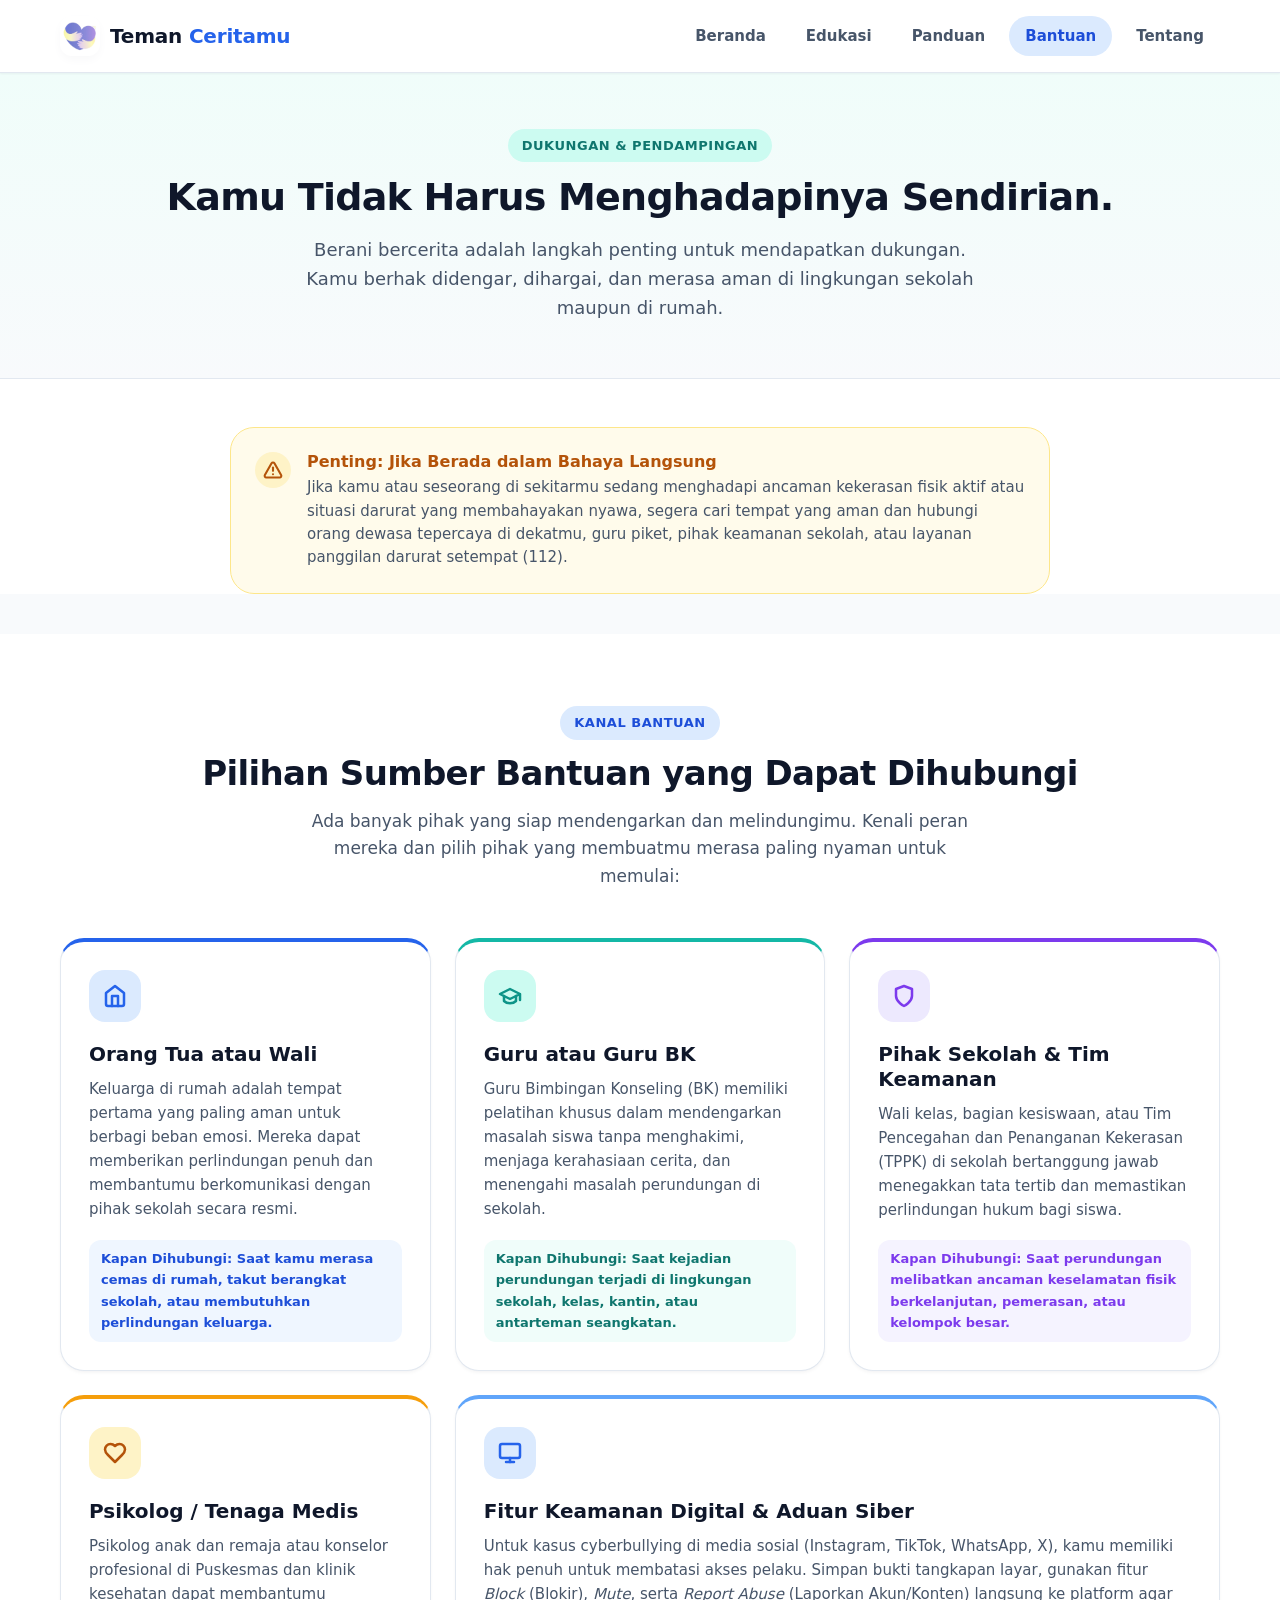
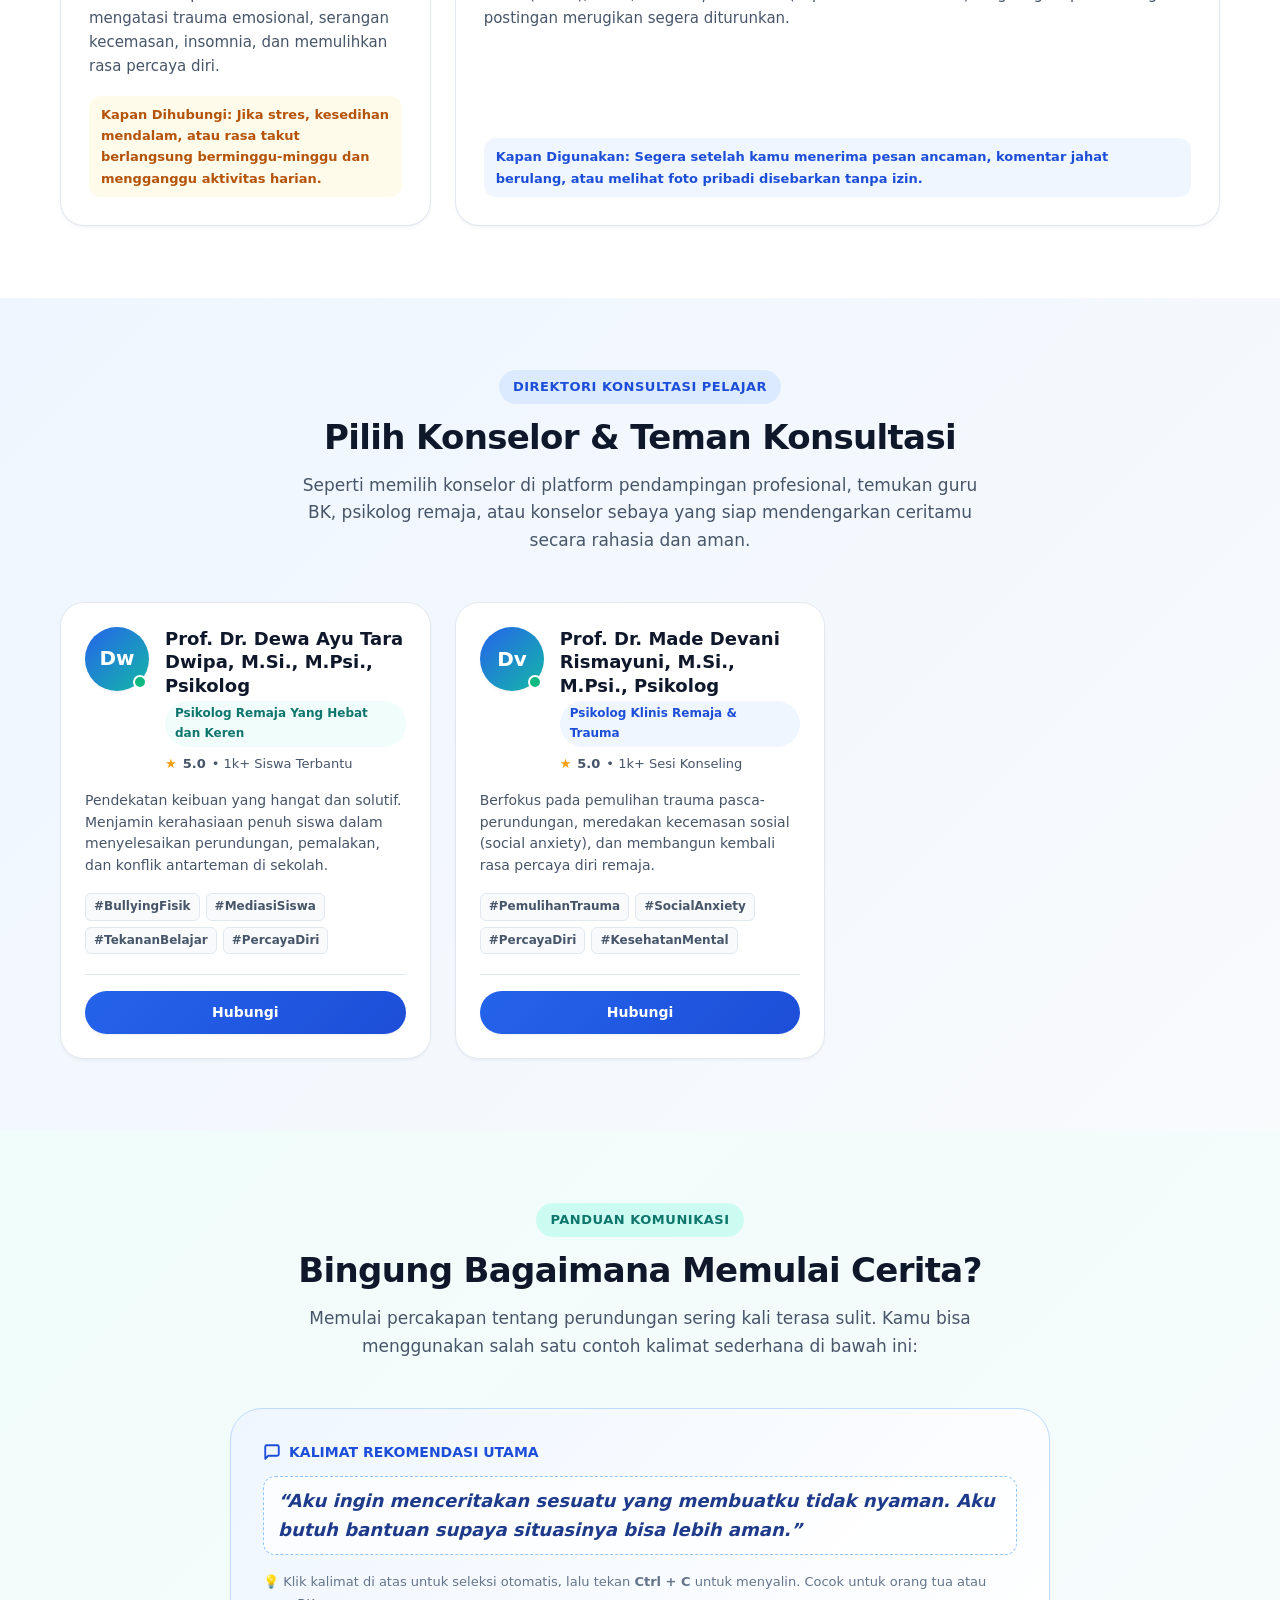
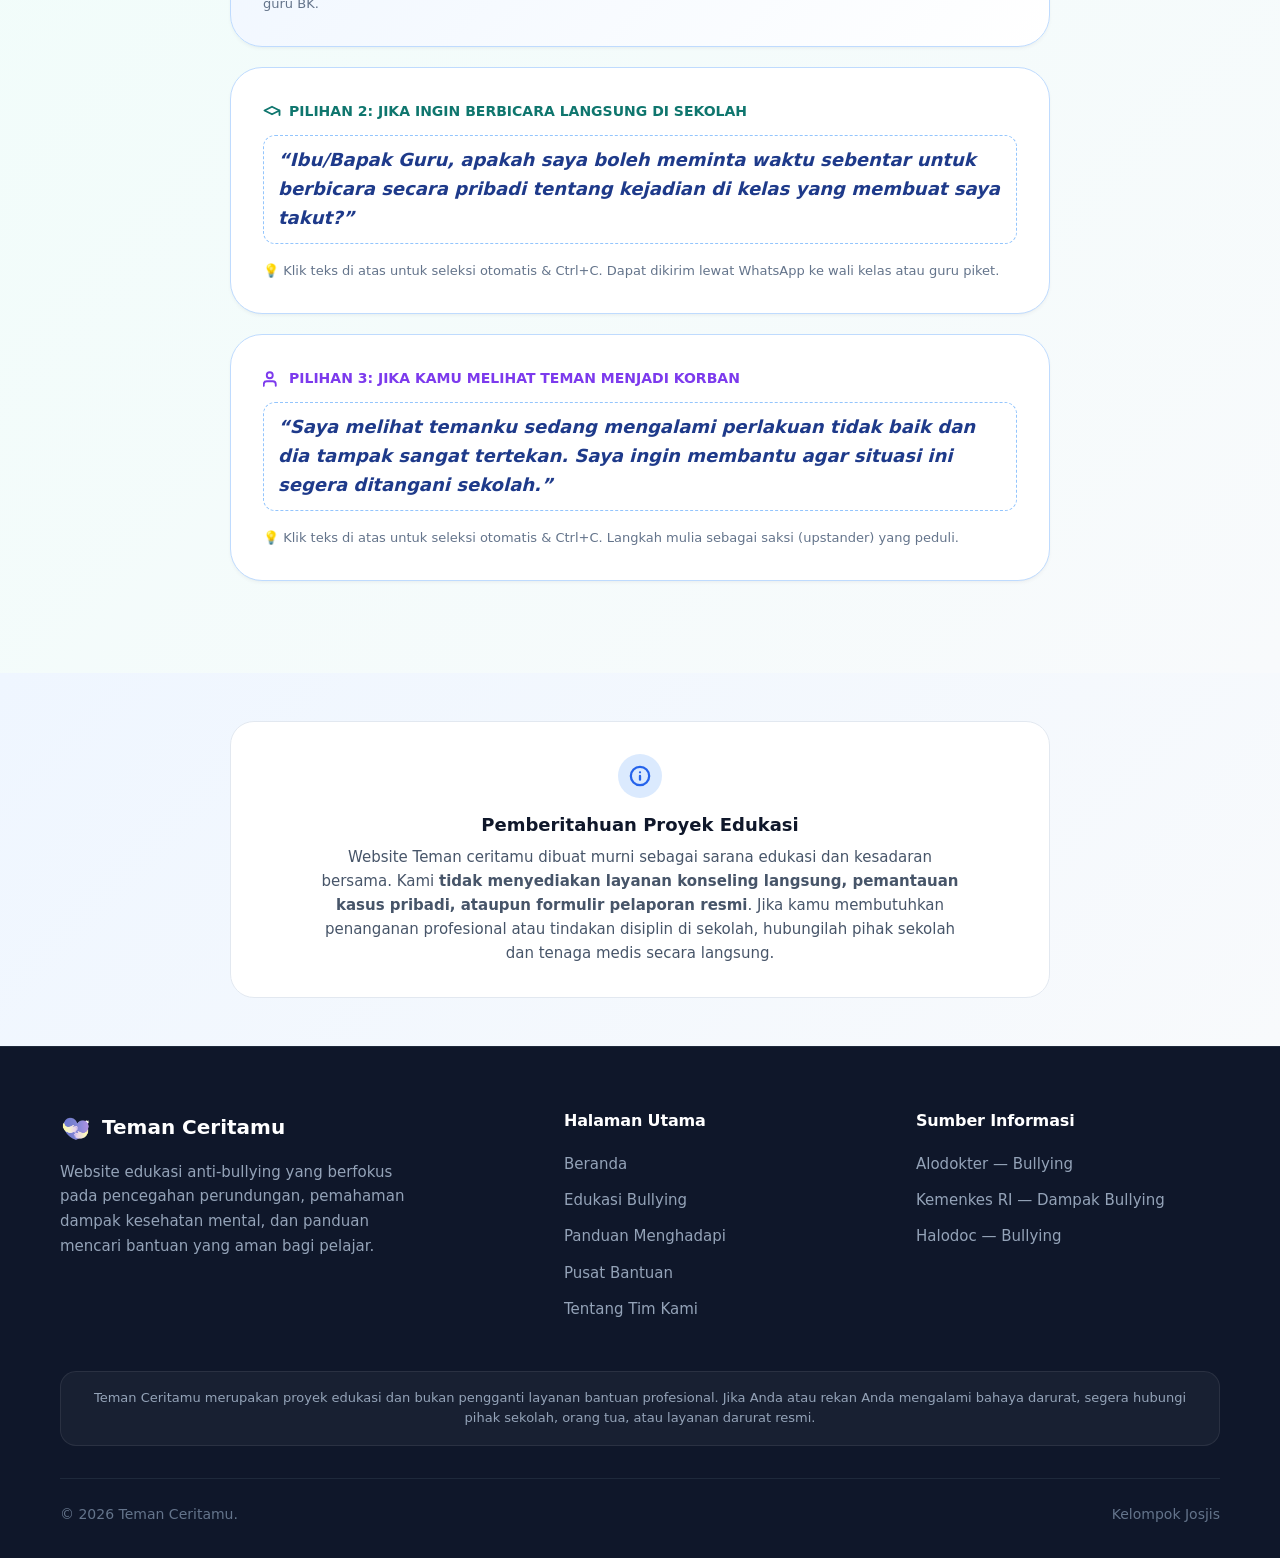
==== commit a52ac71f: "update" ====
--- a/bantuan.html
+++ b/bantuan.html
@@ -6,7 +6,7 @@
   <meta name="description" content="Pusat Bantuan Ruang Aman — Panduan mencari pertolongan, contoh kalimat pembuka untuk bercerita, dan sumber dukungan tepercaya saat menghadapi situasi perundungan.">
   <title>Pusat Bantuan — Ruang Aman</title>
   
-  <!-- Google Fonts: Plus Jakarta Sans -->
+  <!--Fonts: Plus Jakarta Sans -->
   <link rel="preconnect" href="https://fonts.googleapis.com">
   <link rel="preconnect" href="https://fonts.gstatic.com" crossorigin>
   <link href="https://fonts.googleapis.com/css2?family=Plus+Jakarta+Sans:wght@400;500;600;700;800&display=swap" rel="stylesheet">
@@ -347,7 +347,7 @@
           </div>
           <h3 style="font-size: 1.125rem; font-weight: 700; color: var(--text-main); margin-bottom: 8px;">Pemberitahuan Proyek Edukasi</h3>
           <p style="font-size: 0.9375rem; color: var(--text-muted); line-height: 1.6; max-width: 640px; margin: 0 auto;">
-            Website Ruang Aman dibuat murni sebagai sarana edukasi dan kesadaran bersama. Kami <strong>tidak menyediakan layanan konseling langsung, pemantauan kasus pribadi, ataupun formulir pelaporan resmi</strong>. Jika kamu membutuhkan penanganan profesional atau tindakan disiplin di sekolah, hubungilah pihak sekolah dan tenaga medis secara langsung.
+            Website Teman ceritamu dibuat murni sebagai sarana edukasi dan kesadaran bersama. Kami <strong>tidak menyediakan layanan konseling langsung, pemantauan kasus pribadi, ataupun formulir pelaporan resmi</strong>. Jika kamu membutuhkan penanganan profesional atau tindakan disiplin di sekolah, hubungilah pihak sekolah dan tenaga medis secara langsung.
           </p>
         </div>
       </div>
--- a/css/style.css
+++ b/css/style.css
@@ -1652,214 +1652,6 @@
 }
 
 /* --------------------------------------------------------------------------
-   16. MODAL POPUP (PURE CSS :TARGET)
-   -------------------------------------------------------------------------- */
-.modal-overlay {
-  position: fixed;
-  top: 0;
-  left: 0;
-  right: 0;
-  bottom: 0;
-  background-color: rgba(15, 23, 42, 0.65);
-  backdrop-filter: blur(8px);
-  -webkit-backdrop-filter: blur(8px);
-  z-index: 1000;
-  display: flex;
-  align-items: center;
-  justify-content: center;
-  padding: 20px;
-  opacity: 0;
-  visibility: hidden;
-  transition: opacity 0.3s ease, visibility 0.3s ease;
-}
-
-/* Buka Modal saat di-target oleh URL anchor (#modalKonsultasi) */
-.modal-overlay:target {
-  opacity: 1;
-  visibility: visible;
-}
-
-.modal-container {
-  background-color: #ffffff;
-  border-radius: var(--radius-2xl);
-  width: 100%;
-  max-width: 580px;
-  max-height: 90vh;
-  overflow-y: auto;
-  box-shadow: var(--shadow-xl);
-  transform: scale(0.92);
-  transition: transform 0.3s cubic-bezier(0.175, 0.885, 0.32, 1.275);
-}
-
-.modal-overlay:target .modal-container {
-  transform: scale(1);
-}
-
-.modal-header {
-  padding: 24px 28px 18px 28px;
-  border-bottom: 1px solid var(--border-light);
-  display: flex;
-  align-items: center;
-  justify-content: space-between;
-  position: sticky;
-  top: 0;
-  background-color: #ffffff;
-  z-index: 5;
-}
-
-.modal-title-wrap h3 {
-  font-size: 1.25rem;
-  font-weight: 800;
-  color: var(--text-main);
-  margin-bottom: 4px;
-}
-
-.modal-title-wrap p {
-  font-size: 0.8125rem;
-  color: var(--text-muted);
-}
-
-.modal-close-btn {
-  width: 36px;
-  height: 36px;
-  border-radius: 50%;
-  background-color: var(--bg-body);
-  color: var(--text-muted);
-  display: flex;
-  align-items: center;
-  justify-content: center;
-  cursor: pointer;
-  transition: all var(--transition-fast);
-  text-decoration: none;
-}
-
-.modal-close-btn:hover {
-  background-color: var(--rose-50);
-  color: var(--rose-600);
-}
-
-.modal-body {
-  padding: 24px 28px;
-}
-
-.modal-counselor-preview {
-  display: flex;
-  gap: 14px;
-  align-items: center;
-  background: linear-gradient(135deg, var(--primary-50) 0%, var(--mint-50) 100%);
-  border: 1px solid var(--primary-100);
-  border-radius: var(--radius-lg);
-  padding: 16px;
-  margin-bottom: 24px;
-}
-
-.modal-counselor-avatar {
-  width: 50px;
-  height: 50px;
-  border-radius: 50%;
-  background: var(--primary-600);
-  color: #ffffff;
-  font-weight: 800;
-  display: flex;
-  align-items: center;
-  justify-content: center;
-  font-size: 1.125rem;
-  flex-shrink: 0;
-}
-
-.modal-counselor-details h4 {
-  font-size: 1rem;
-  font-weight: 700;
-  color: var(--text-main);
-  margin-bottom: 2px;
-}
-
-.modal-counselor-details span {
-  font-size: 0.8125rem;
-  color: var(--primary-700);
-  font-weight: 600;
-}
-
-.form-group {
-  margin-bottom: 20px;
-}
-
-.form-label {
-  display: block;
-  font-size: 0.875rem;
-  font-weight: 700;
-  color: var(--text-main);
-  margin-bottom: 8px;
-}
-
-.form-select,
-.form-input {
-  width: 100%;
-  padding: 12px 16px;
-  border-radius: var(--radius-md);
-  border: 1.5px solid var(--border-light);
-  font-family: inherit;
-  font-size: 0.9375rem;
-  color: var(--text-main);
-  background-color: var(--bg-body);
-  transition: all var(--transition-fast);
-  outline: none;
-}
-
-.form-select:focus,
-.form-input:focus {
-  border-color: var(--primary-500);
-  background-color: #ffffff;
-  box-shadow: 0 0 0 3px var(--primary-100);
-}
-
-.radio-chips {
-  display: grid;
-  grid-template-columns: repeat(auto-fit, minmax(140px, 1fr));
-  gap: 10px;
-}
-
-.radio-chip {
-  cursor: pointer;
-}
-
-.radio-chip input[type="radio"] {
-  display: none;
-}
-
-.radio-chip-box {
-  padding: 12px;
-  border-radius: var(--radius-md);
-  border: 1.5px solid var(--border-light);
-  background-color: var(--bg-body);
-  text-align: center;
-  font-size: 0.875rem;
-  font-weight: 600;
-  color: var(--text-muted);
-  transition: all var(--transition-fast);
-  display: flex;
-  flex-direction: column;
-  align-items: center;
-  gap: 6px;
-  user-select: none;
-}
-
-.radio-chip input[type="radio"]:checked + .radio-chip-box {
-  background-color: var(--primary-50);
-  border-color: var(--primary-600);
-  color: var(--primary-700);
-  font-weight: 700;
-}
-
-.modal-footer {
-  padding: 18px 28px 24px 28px;
-  border-top: 1px solid var(--border-light);
-  display: flex;
-  gap: 12px;
-  justify-content: flex-end;
-}
-
-/* --------------------------------------------------------------------------
    17. ANIMASI SCROLL REVEAL (PURE CSS ON-LOAD ANIMATION)
    -------------------------------------------------------------------------- */
 .reveal {
